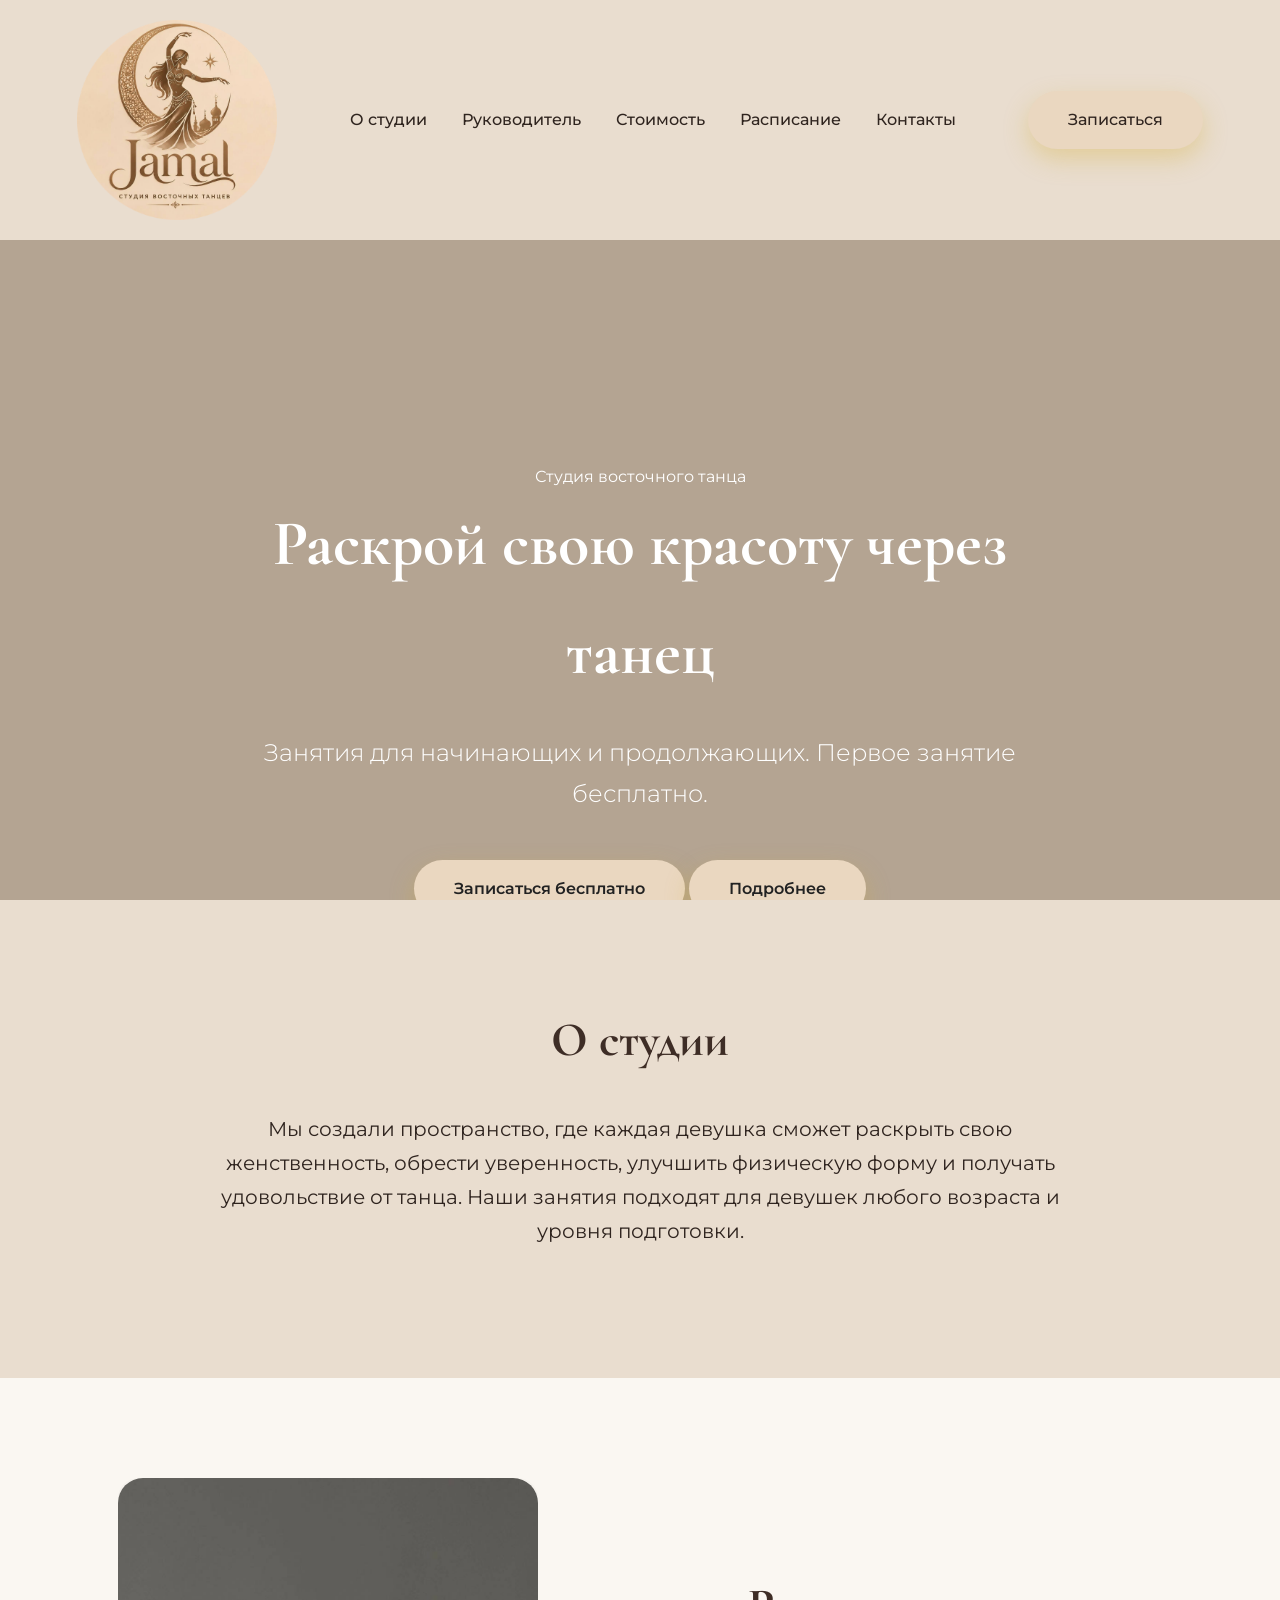
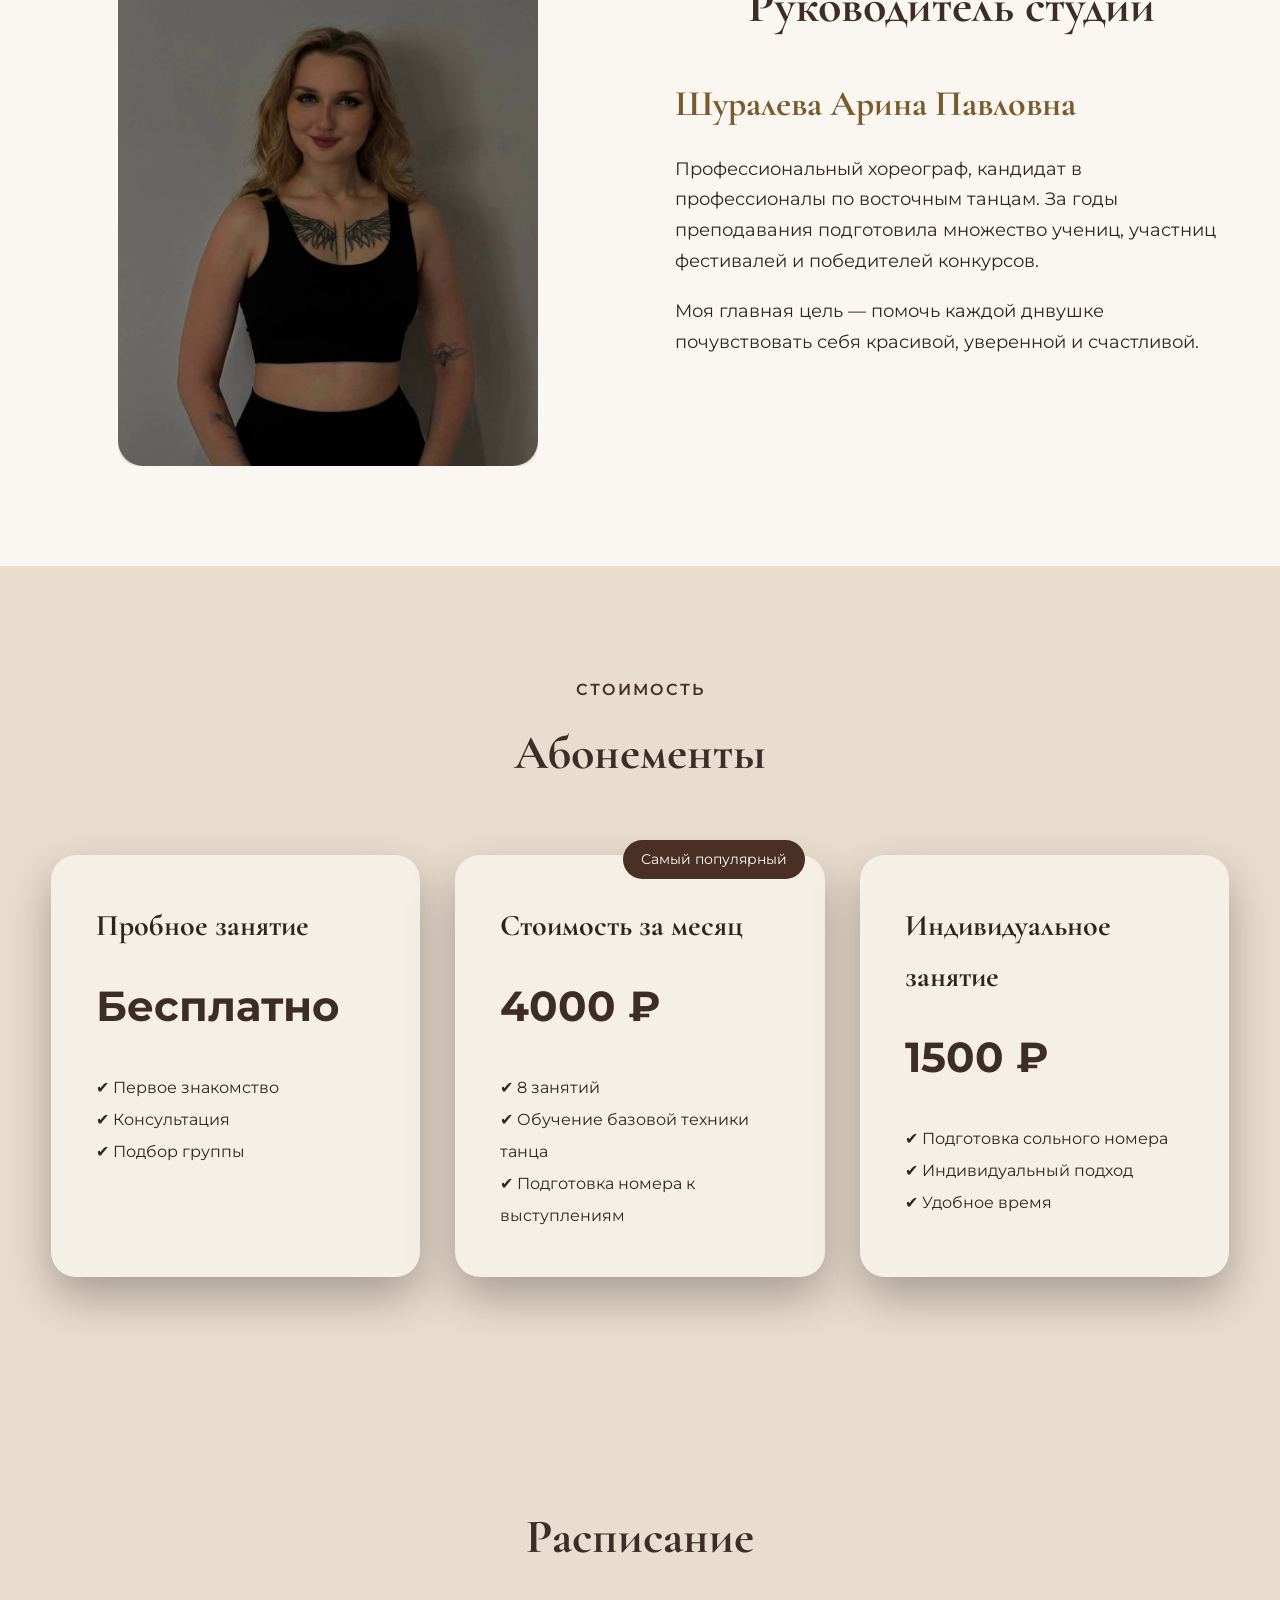
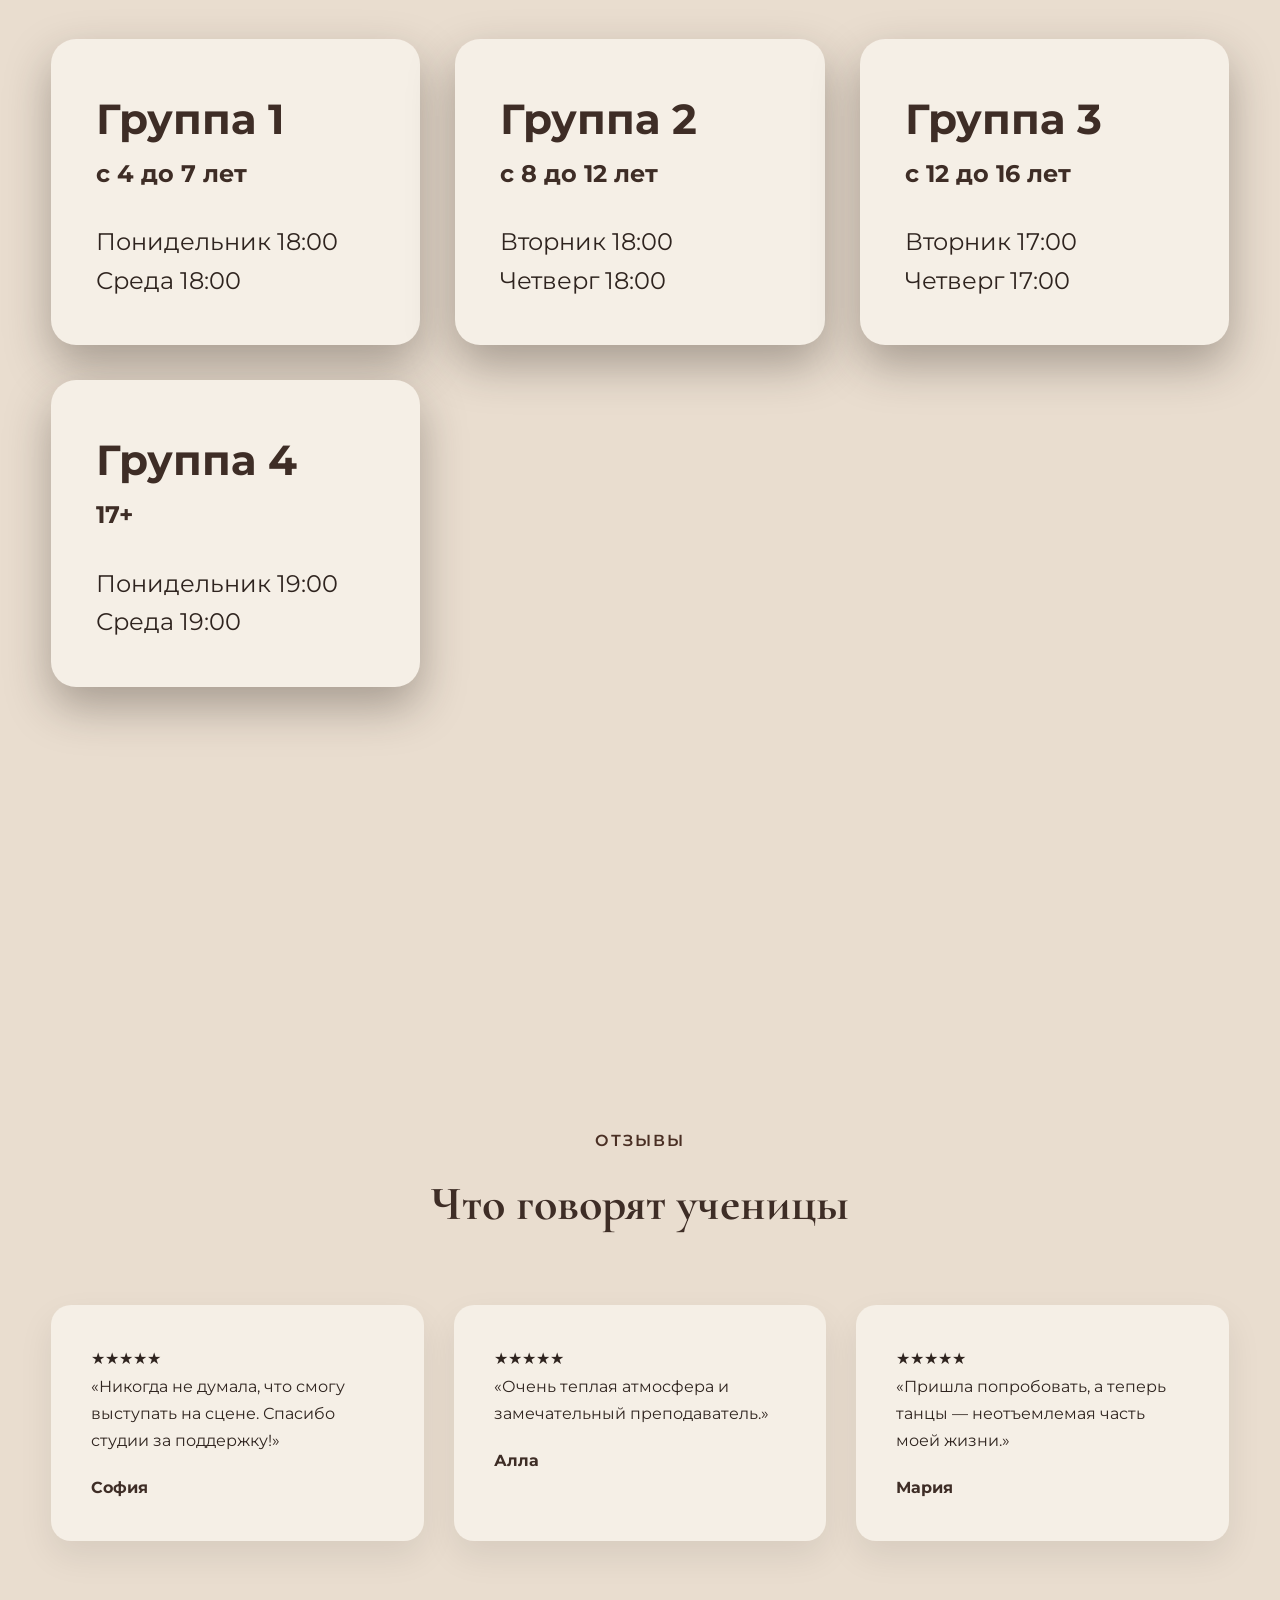
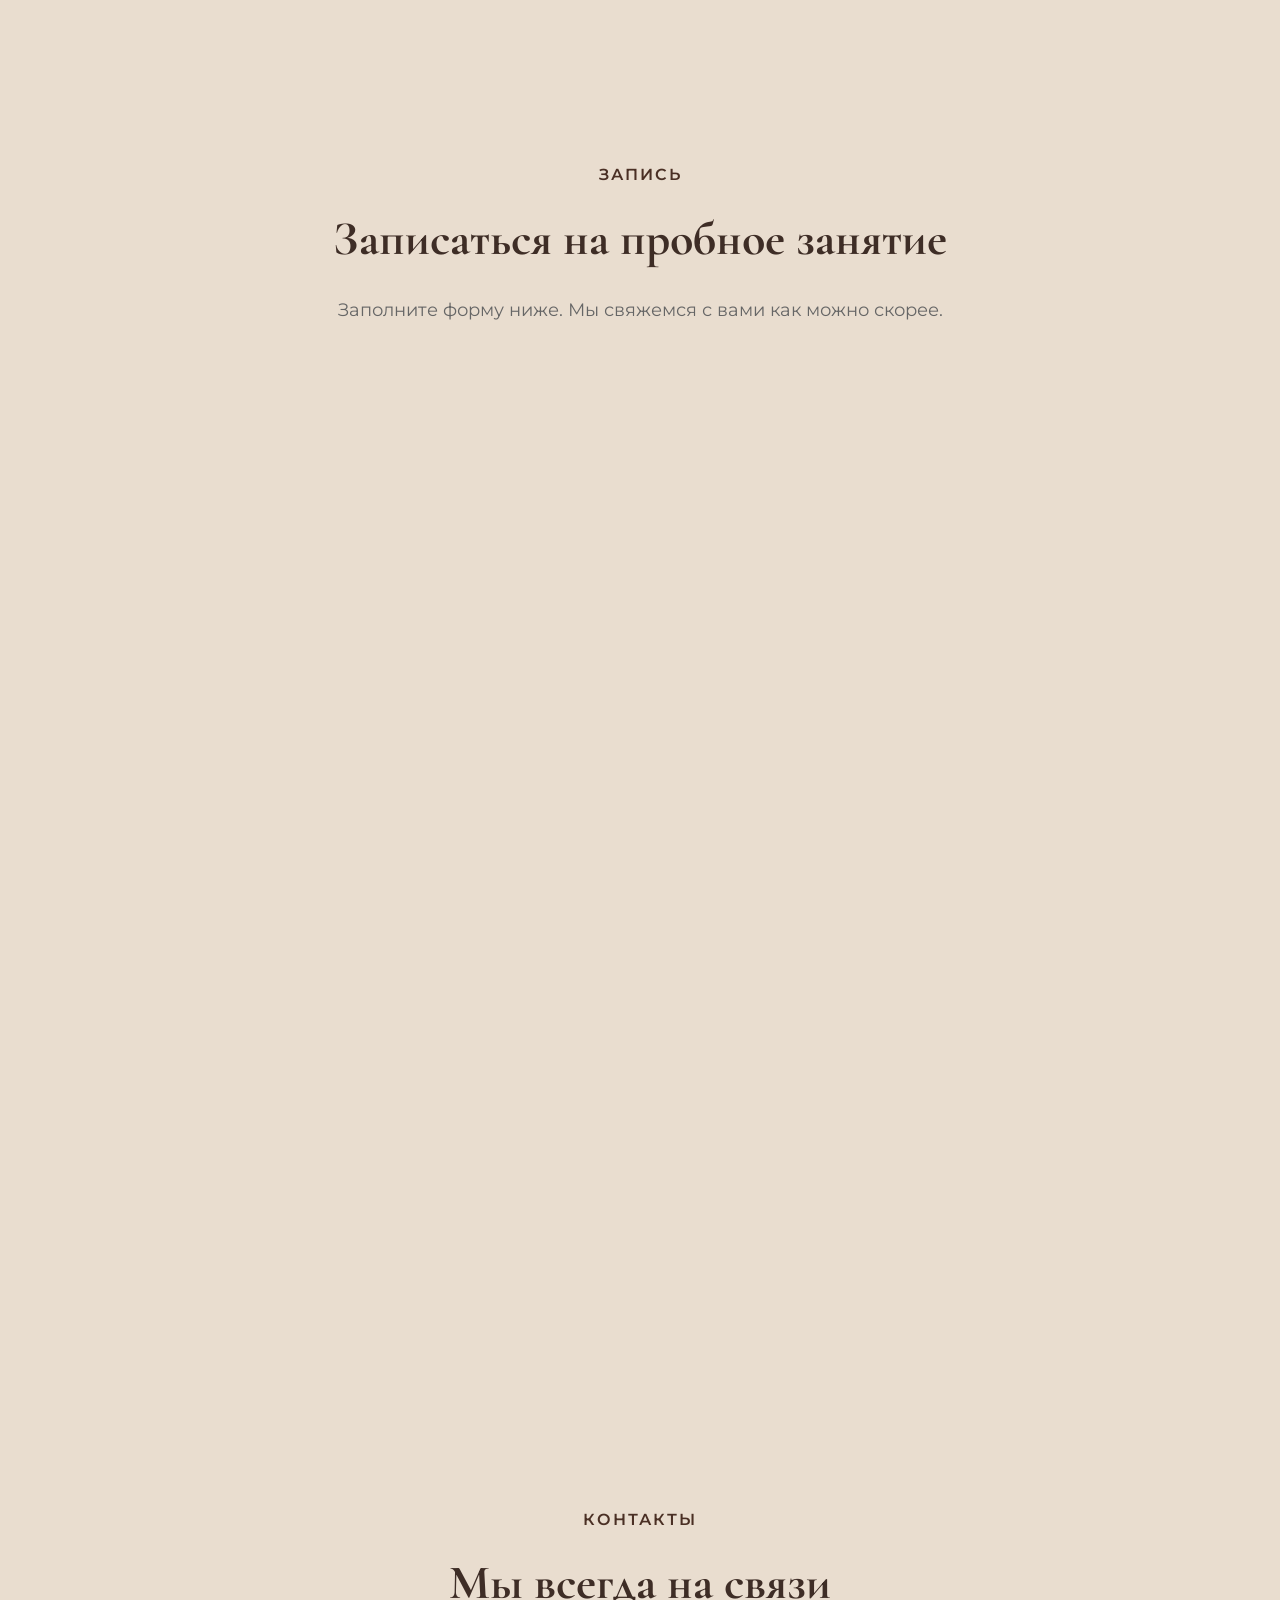
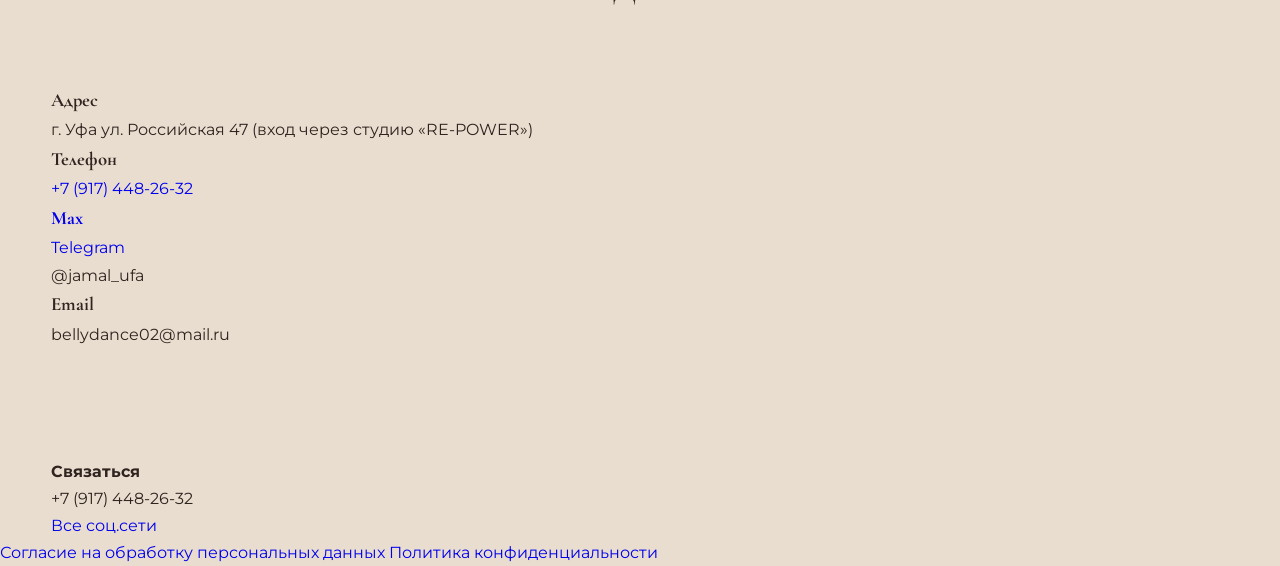
==== index.html @ 48c96c9a "index.html" ====
<!DOCTYPE html>

<html lang="ru">



<head>



    <meta charset="UTF-8">



    <meta name="viewport" content="width=device-width, initial-scale=1.0">



    <title>Студия восточных танцев</title>



    <meta name="description"

        content="Школа восточных танцев. Belly Dance. Бесплатное пробное занятие.">



    <meta name="keywords"

        content="восточные танцы, belly dance, школа танцев">



    <link rel="preconnect"

        href="https://fonts.googleapis.com">



    <link rel="preconnect"

        href="https://fonts.gstatic.com"

        crossorigin>



    <link href="https://fonts.googleapis.com/css2?family=Montserrat:wght@300;400;500;600;700&family=Cormorant+Garamond:wght@500;700&display=swap"

        rel="stylesheet">



    <link rel="stylesheet"

        href="style.css">



    <link rel="stylesheet"

        href="adaptive.css">



</head>



<body>

<header>






        <nav class="navbar">

    <div class="logo">
        <img src="logo.png" alt="Логотип">
    </div>

    <div class="burger" id="burger">
        <span></span>
        <span></span>
        <span></span>
    </div>

    <ul>
        <li><a href="#about">О студии</a></li>
        <li><a href="#teacher">Руководитель</a></li>
        <li><a href="#price">Стоимость</a></li>
        <li><a href="#raspisanie">Расписание</a></li>
        <li><a href="#contacts">Контакты</a></li>
    </ul>

    <a href="#trial" class="button">Записаться</a>

</nav>


        

<section class="hero">



    



    <div class="overlay"></div>



    <div class="hero-content">



        <span class="subtitle">



            Студия восточного танца



        </span>



        <h1>



            Раскрой свою красоту через танец



        </h1>



        <p>



            Занятия для начинающих и продолжающих.

            Первое занятие бесплатно.



        </p>



        <div class="hero-buttons">



            <a href="#trial"

                class="hero-button">



                Записаться бесплатно



            </a>



            <a href="#about"

                class="hero-button second">



                Подробнее



            </a>



        </div>



    </div>



</section>



</header>

<section id="about">



<div class="container">



<h2>



О студии



</h2>



<p class="about-text">



Мы создали пространство,

где каждая девушка сможет раскрыть свою женственность,

обрести уверенность,

улучшить физическую форму

и получать удовольствие от танца.



Наши занятия подходят для девушек любого возраста

и уровня подготовки.



</p>

</section>

<section id="teacher">



<div class="container teacher-container">



<div class="teacher-photo">

    <div class="slider">

    <div class="slides">

        <img src="teacher1.jpg" class="slide active" alt="Руководитель школы">

        <img src="teacher2.jpg" class="slide" alt="Руководитель школы">

        <img src="teacher3.jpg" class="slide" alt="Руководитель школы">

        <img src="teacher4.jpg" class="slide" alt="Руководитель школы">

    </div>

</div>
</div>



<div class="teacher-info">



<h2>



Руководитель студии



</h2>



<h3>



 Шуралева Арина Павловна 



</h3>



<p>



Профессиональный хореограф, 

кандидат в профессионалы по восточным танцам.



За годы преподавания подготовила множество учениц,

участниц фестивалей

и победителей конкурсов.



</p>



<p>



Моя главная цель —

помочь каждой днвушке

почувствовать себя красивой,

уверенной

и счастливой.



</p>



</div>



</div>



</section>

<section id="price" class="section gold">

    <div class="container">

        <div class="section-title">

            <span>Стоимость</span>

            <h2>Абонементы</h2>

        </div>

        <div class="price-grid">

            <div class="price-card">

                <h3>Пробное занятие</h3>

                <div class="price-value">

                    Бесплатно

                </div>

                <ul>

                    <li>✔ Первое знакомство</li>

                    <li>✔ Консультация</li>

                    <li>✔ Подбор группы</li>

                </ul>

            </div>

            <div class="price-card premium">

                <div class="best">

                    Самый популярный

                </div>

                <h3>

                    Стоимость за месяц

                </h3>

                <div class="price-value">

                    4000 ₽

                </div>

                <ul>

                    <li>✔ 8 занятий</li>

                    <li>✔ Обучение базовой техники танца</li>

                    <li>✔ Подготовка номера к выступлениям</li>

                </ul>

            </div>

            <div class="price-card">

                <h3>

                    Индивидуальное занятие

                </h3>

                <div class="price-value">

                    1500 ₽

                </div>

                <ul>

                    <li>✔ Подготовка сольного номера</li>

                    <li>✔ Индивидуальный подход</li>

                    <li>✔ Удобное время</li>

                </ul>

            </div>

        </div>

    </div>

</section>
<section id="raspisanie" class="section gold">

    <div class="container">

        <div class="section-title">

            <!-- <span>Стоимость</span> -->

            <h2>Расписание</h2>

        </div>

        <div class="raspisanie-grid">

            <div class="raspisanie-card">

                

                <div class="raspisanie-value">

                    Группа 1 
                 <ul><li>с 4 до 7 лет </li></ul>

                </div>

                <ul>

                    <li>Понидельник 18:00 </li>

                    <li>Среда 18:00</li>

                    

                </ul>

            </div>

            <div class="raspisanie-card">

                

                <div class="raspisanie-value">

                    Группа 2
                    <ul><li>с 8 до 12 лет </li></ul>

                </div>

                <ul>

                    <li>Вторник 18:00 </li>

                    <li>Четверг 18:00</li>


                </ul>

            </div>
            <div class="raspisanie-card">

                

                <div class="raspisanie-value">

                    Группа 3
                    <ul><li>с 12 до 16 лет </li></ul>

                </div>

                <ul>

                    <li>Вторник 17:00 </li>

                    <li>Четверг 17:00</li>


                </ul>

            </div>

            <div class="raspisanie-card">

                <div class="raspisanie-value">

                    Группа 4
                    <ul><li> 17+ </li></ul>
                </div>
                 <ul>

                    <li>Понидельник 19:00 </li>

                    <li>Среда 19:00</li>

                </ul>

            </div>      

        </div>

    </div>

</section>
<section id="gallery" class="section">

    <!-- <div class="container">

        <div class="section-title">

            <span>Фотографии</span>

            <h2>

                Галерея школы

            </h2>

        </div> -->

        <!-- <div class="gallery-grid">

            <img src="images/gallery/1.jpg" alt="">

            <img src="images/gallery/2.jpg" alt="">

            <img src="images/gallery/3.jpg" alt="">

            <img src="images/gallery/4.jpg" alt="">

            <img src="images/gallery/5.jpg" alt="">

            <img src="images/gallery/6.jpg" alt="">

        </div> -->

    </div>

</section>
<section id="reviews" class="section">

<div class="container">

<div class="section-title">

<span>

Отзывы

</span>

<h2>

Что говорят ученицы

</h2>

</div>

<div class="reviews">

<div class="review">

★★★★★

<p>

«Никогда не думала,
что смогу выступать на сцене.
Спасибо студии за поддержку!»

</p>

<strong>

София

</strong>

</div>

<div class="review">

★★★★★

<p>

«Очень теплая атмосфера
и замечательный преподаватель.»

</p>

<strong>

Алла

</strong>

</div>

<div class="review">

★★★★★

<p>

«Пришла попробовать,
а теперь танцы —
неотъемлемая часть моей жизни.»

</p>

<strong>

Мария

</strong>

</div>

</div>

</div>

</section>
<section id="trial" class="section trial">

    <div class="container">

        <div class="section-title">

            <span>Запись</span>

            <h2>Записаться на пробное занятие</h2>

            <p>

                Заполните форму ниже.
                Мы свяжемся с вами как можно скорее.

            </p>

        </div>

        <!-- <iframe src="https://docs.google.com/forms/d/e/1FAIpQLSevnjZEu1O_UU70EPqqam8OC1qRJb9KQehTYLfojRhBzlj_nA/viewform?embedded=true" width="640" height="1232" frameborder="0" marginheight="0" marginwidth="0">Загрузка…</iframe> -->
<div class="yandex-form-wrapper">
    <iframe
        src="https://forms.yandex.ru/cloud/6a7df74890fa7b5634b8c3c2"
        class="yandex-form"
        frameborder="0"
        allow="clipboard-write">
    </iframe>
</div> 

</section>
<section id="contacts" class="section contacts">

<div class="container">

<div class="section-title">

<span>

Контакты

</span>

<h2>

Мы всегда на связи

</h2>

</div>

<div class="contacts-grid">

<div>

<h3>

Адрес

</h3>

<p>

г. Уфа

ул. Российская 47 (вход через студию «RE-POWER»)

</p>

</div>

<div>

<h3>

Телефон

</h3>

<p>

<a href="tel:+79174482632">

+7 (917) 448-26-32

</a>

</p>

</div>

<div>

<h3>


<p><a href="https://max.ru/u/f9LHodD0cOIOVfziYo924_zqHpGUhFU1NZdMP0lFWzt27yfhNuv8-qhunzI">Max</a></p>
</h3>



</div>
<div>

<p>


<p><a href="https://t.me/jamal_ufa">Telegram</a></p>
<p>@jamal_ufa</p>
</h3>



</div>
<div>

<h3>

Email


</h3>

<p>

bellydance02@mail.ru

</p>

</div>

</div>

</div>

</section>

<footer>

<div class="container footer-container">



<div>

<h4>

Связаться

</h4>

<p>

+7 (917) 448-26-32

</p>

<p>

<a href="https://bio.site/Jamalbellydance">Все соц.сети</a>

</p>

</div>

</div>



</footer>

<script src="script.js"></script>

</body>

</html>
<!-- /* ========================================
   ФОРМА
======================================== */

.trial{

background:#faf7f1;

}

.trial-form{

max-width:850px;

margin:auto;

display:flex;

flex-direction:column;

gap:25px;

}

.form-row{

display:grid;

grid-template-columns:1fr 1fr;

gap:20px;

}

.trial-form input,
.trial-form textarea{

padding:18px;

border-radius:12px;

border:1px solid #ddd;

font-size:16px;

font-family:inherit;

}

.trial-form textarea{

resize:none;

}

.trial-form button{

padding:18px;

background:#d4af37;

color:white;

font-size:18px;

border:none;

border-radius:50px;

cursor:pointer;

transition:.3s;

}

.trial-form button:hover{

background:#b8860b;

}

.checkbox{

display:flex;

gap:15px;

align-items:flex-start;

font-size:14px;

line-height:1.6;

}
/* ========================================
   КОНТАКТЫ
======================================== */

.contacts-grid{

display:grid;

grid-template-columns:repeat(auto-fit,minmax(220px,1fr));

gap:30px;

margin-top:40px;

}

.contacts-grid div{

background:white;

padding:35px;

border-radius:20px;

box-shadow:0 10px 30px rgba(0,0,0,.08);

}
.map iframe{

width:100%;

height:500px;

border:none;

display:block;

}
footer{

background:#1f1f1f;

color:white;

padding:70px 0 30px;

}

.footer-container{

display:grid;

grid-template-columns:repeat(4,1fr);

gap:40px;

}

.footer-container a{

display:block;

margin:10px 0;

color:#ddd;

}

.footer-container a:hover{

color:#d4af37;

}

.copyright{

text-align:center;

margin-top:40px;

padding-top:20px;

border-top:1px solid rgba(255,255,255,.1);

color:#aaa;

} -->
<button id="topButton">

↑

</button>
<script src="js/script.js"></script>
<div class="legal-links">
    <a href="privacy.html">Согласие на обработку персональных данных</a>
    <a href="consent.html">Политика конфиденциальности</a>
</div>
---- style.css ----
/* ========================================
   СБРОС СТИЛЕЙ
======================================== */

*{
    margin:0;
    padding:0;
    box-sizing:border-box;
}

html{
    scroll-behavior:smooth;
}

body{
    font-family:'Montserrat',sans-serif;
    /* цвет верхушки  */
    background:#e9ddcf;
    /* текст о школе */
    color:#2f241f;
    overflow-x:hidden;
    line-height:1.7;
}

img{
    max-width:100%;
    display:block;
}

a{
    text-decoration:none;
}

ul{
    list-style:none;
   
}

.container{
    width:min(1200px,90%);
    margin:auto;
}

section{
    padding:100px 0;
}

h1,h2,h3{
    font-family:'Cormorant Garamond',serif;
}

h2{
    font-size:48px;
    text-align:center;
    margin-bottom:25px;
    /* руководитель школы */
    color:#3e2d26;
}

/* ========================================
   HEADER
======================================== */

header{
    position:relative;
    height:100vh;
    overflow:hidden;
}

/* .hero video{
    position:absolute;
    inset:0;
    width:100%;
    height:100%;
    object-fit:cover;
    z-index:-2;
} */

.overlay{
    position:absolute;
    inset:0;
    /* фон на главном */
    background:#b4a492;
    z-index:-1;
}

.navbar{
    position:fixed;
    top:0;
    left:0;
    width:100%;
    display:flex;
    justify-content:space-between;
    align-items:center;
    padding:20px 6%;
    z-index:999;
    transition:.4s;
}

.navbar.scrolled{
    background:white;
    box-shadow:0 5px 20px rgba(217, 14, 14, 0.08);
}

.logo img{
    height:200px;
}

.navbar ul{
    display:flex;
    gap:35px;
}

.navbar a{
    /* цвет меню и кнопки записаться */
    color:#2f241f;
    font-weight:500;
    transition:.3s;
}

.navbar.scrolled a{
    color:#333;
}

.navbar a:hover{
    /* цвет кнопки записаться когда наводишь */
    color:#070707;
}
.button,
.hero-button{

    display:inline-block;

    padding:15px 40px;

    border-radius:50px;

/* кнопки */
   background: #ead7c0;   

    color:#222;

    font-weight:600;

    transition:.35s;

    box-shadow:0 10px 25px rgba(212,175,55,.35);

}

.button:hover,
.hero-button:hover{

    transform:translateY(-4px);

    box-shadow:0 18px 40px rgba(212,175,55,.45);

}
.hero{

height:100vh;

display:flex;

justify-content:center;

align-items:center;

text-align:center;

}

.hero-content{
/* цвет текса на главном */
color:white;

max-width:850px;

padding:20px;

}

.hero h1{

font-size:78px;

margin-bottom:25px;

}

.hero p{

font-size:24px;

margin-bottom:45px;

font-weight:300;

}
#about{
/* фон на разделе о школе */
background:#e9ddcf;

}

#about p{

max-width:900px;

margin:30px auto;

text-align:center;

font-size:20px;

}

.advantages{

display:grid;

grid-template-columns:repeat(4,1fr);

gap:30px;

margin-top:70px;

}

.advantages div{

background:#fff;

padding:35px;

border-radius:20px;

text-align:center;

box-shadow:0 15px 40px rgba(0,0,0,.08);

transition:.4s;

}

.advantages div:hover{

transform:translateY(-10px);

}

.advantages h3{

font-size:52px;

color:#d4af37;

}

.advantages p{

margin-top:10px;

font-size:18px;

}
#teacher{

background:#faf7f2;

}

#teacher .container{

display:grid;

grid-template-columns:1fr 1fr;

align-items:center;

gap:70px;

}

.teacher-photo{
    width:100%;
    max-width:500px;
    margin:0 auto;
}

.teacher-photo img{
    width:100%;
    height:auto;
    border-radius:25px;
    box-shadow:0 20px 45px rgba(0,0,0,.15);
}

.teacher-info h3{

font-size:36px;

margin:20px 0;
/* цвет фио руководителя */
color:#7b5b2c;

}

.teacher-info p{

margin-bottom:20px;

font-size:18px;

}
/* ========================================
   ОБЩИЕ СЕКЦИИ
======================================== */

.section {
    padding: 110px 0;
}

.section-title {
    text-align: center;
    margin-bottom: 60px;
}

.section-title span {
    display: inline-block;
    color: #4a2f24;
    font-weight: 600;
    letter-spacing: 2px;
    text-transform: uppercase;
    margin-bottom: 10px;
}

.section-title h2 {
    font-size: 48px;
    margin-bottom: 15px;
}

.section-title p {
    max-width: 700px;
    margin: auto;
    color: #666;
    font-size: 18px;
}
/* ========================================
   НАПРАВЛЕНИЯ
======================================== */
/* 
.direction-grid {

    display: grid;

    grid-template-columns: repeat(auto-fit,minmax(260px,1fr));

    gap: 30px;

}

.direction-card {

    background: white;

    padding: 40px;

    border-radius: 20px;

    text-align: center;

    transition: .4s;

    box-shadow: 0 15px 40px rgba(0,0,0,.08);

}

.direction-card:hover {

    transform: translateY(-12px);

}

.direction-icon {

    font-size: 60px;

    margin-bottom: 25px;

}

.direction-card h3 {

    font-size: 30px;

    margin-bottom: 20px;

    color: #7b5b2c;

} */
/* ========================================
   СТОИМОСТЬ
======================================== */

.gold {

    background: #faf7f1;

}

.price-grid {

    display: grid;

    grid-template-columns: repeat(auto-fit,minmax(300px,1fr));

    gap: 35px;

}

.price-card {
/* цвет ячеек в ценах */
    background: #f5efe6;

    border-radius: 25px;

    padding: 45px;

    position: relative;

    transition: .4s;
/* цвет тени */
    box-shadow: 0 20px 45px rgba(47, 36, 31, 0.35);

}

.price-card:hover {

    transform: translateY(-10px);

}

.price-card h3 {

    font-size: 30px;

    margin-bottom: 20px;

}

.price-value {

    font-size: 42px;
/* в разделе стоимость цвет цен */
    color: #3e2d26;

    font-weight: bold;

    margin-bottom: 30px;

}

.price-card ul {

    line-height: 2;

}

.best {

    position: absolute;

    top: -15px;

    right: 20px;

    background: #d4af37;

    color: white;

    padding: 8px 18px;

    border-radius: 30px;

    font-size: 14px;

}
/* расписание */

.gold {
/* цвет фона расписания и цен */
    background: #e9ddcf;

}

.raspisanie-grid {

    display: grid;

    grid-template-columns: repeat(auto-fit,minmax(300px,1fr));

    gap: 35px;

}

.raspisanie-card {
/* цвет ячеек в расписание */
    background: #f5efe6;

    border-radius: 25px;

    padding: 45px;

    position: relative;

    transition: .4s;
/* цвет тени ячеек в расписание */
    box-shadow: 0 20px 45px rgba(47, 36, 31, 0.35);

}

.raspisanie-card:hover {

    transform: translateY(-10px);

}

.raspisanie-card h3 {

    font-size: 30px;

    margin-bottom: 20px;

}

.raspisanie-value {

    font-size: 42px;
/* цвет заголовкоы в ячейках расписания */
    color: #3e2d26;

    font-weight: bold;

    margin-bottom: 30px;

}

.raspisanie-card ul {

    line-height: 2;

}

.best {

    position: absolute;

    top: -15px;

    right: 20px;
/* надпись самый популярный */
    background: #4a2f24;
/* цвет текста надписи */
    color: white;

    padding: 8px 18px;

    border-radius: 30px;

    font-size: 14px;

}
/* .best {

    position: absolute;

    top: -15px;

    right: 20px;

    background: #d4af37;

    color: white;

    padding: 8px 18px;

    border-radius: 30px;

    font-size: 14px;

} */
/* ========================================
   ГАЛЕРЕЯ
======================================== */
/* 
.gallery-grid {

    display: grid;

    grid-template-columns: repeat(3,1fr);

    gap: 20px;

}

.gallery-grid img {

    width: 100%;

    height: 280px;

    object-fit: cover;

    border-radius: 20px;

    transition: .4s;

    cursor: pointer;

}

.gallery-grid img:hover {

    transform: scale(1.05);

} */
/* ========================================
   ОТЗЫВЫ
======================================== */

.reviews {

    display: grid;

    grid-template-columns: repeat(auto-fit,minmax(300px,1fr));

    gap: 30px;

}

.review {
/* цвет отзывов */
    background: #f5efe6;

    padding: 40px;

    border-radius: 20px;

    box-shadow: 0 15px 35px rgba(0,0,0,.08);

    transition: .4s;

}

.review:hover {

    transform: translateY(-8px);

}

.review strong {

    display: block;

    margin-top: 20px;
/* цвет имен в отзывах */
    color: #3e2d26;

}
/* ==========================
   Анимация появления
========================== */

.hidden{

opacity:0;

transform:translateY(80px);

transition:1s;

}

.show{

opacity:1;

transform:translateY(0);

}
/* ==========================
   Кнопка вверх
========================== */

#topButton{

position:fixed;

right:25px;

bottom:25px;

width:55px;

height:55px;

border:none;

border-radius:50%;

background:# 3e2d26;

color:white;

font-size:24px;

cursor:pointer;

display:none;

box-shadow:0 10px 20px rgba(0,0,0,.25);

transition:.3s;

z-index:999;

}

#topButton:hover{

transform:scale(1.1);

background:#b8860b;

}
/* ========================================
   БУРГЕР-МЕНЮ
======================================== */

/* .burger {

    display: none;

    flex-direction: column;

    gap: 6px;

    cursor: pointer;

} */
 .burger{
    display:none;
    cursor:pointer;
    z-index:2000;
    position:relative;
}

.burger span {

    width: 30px;

    height: 3px;

    background: white;

    transition: .4s;

}

.navbar.scrolled .burger span {

    background: #222;

}

.burger.active span:nth-child(1) {

    transform: rotate(45deg) translateY(12px);

}

.burger.active span:nth-child(2) {

    opacity: 0;

}

.burger.active span:nth-child(3) {

    transform: rotate(-45deg) translateY(-12px);

}
.navbar{
    position:relative;
    z-index:1500;
}
.navbar ul{

    z-index:1900;

}
/* ==========================
   Слайдер руководителя
========================== */

.slider{

position:relative;

width:100%;

max-width:500px;

margin:auto;

overflow:hidden;

border-radius:20px;

}

.slide{

display:none;

width:100%;

border-radius:20px;

box-shadow:0 15px 35px rgba(251, 0, 0, 0.15);

}

.slide.active{

display:block;

animation:fade .8s;

}

@keyframes fade{

from{

opacity:0;

}

to{

opacity:1;

}

}
.slider{
    position:relative;
    width:100%;
    max-width:500px;
    margin:auto;
}

.slide{
    display:none;
    width:100%;
    border-radius:20px;
}

.slide.active{
    display:block;
}
/* Размер текста в разделе "расписание" */

.raspisanie-card li{
    font-size:24px;
    line-height:1.6;
}
@media (max-width: 992px) {

    .burger {
        display: flex !important;
        flex-direction: column;
        gap: 6px;
        cursor: pointer;
        z-index: 9999;
    }

    .burger span {
        width: 30px;
        height: 3px;
        /* цвет меню три полоски */
        background: #3e2d26;
        display: block;
    }

}
.slide{
    display:none;
}

.slide.active{
    display:block;
}

.slider{
    max-width:420px;
    margin:auto;
}
.yandex-form-wrapper {
    width: 100%;
    max-width: 640px;
    margin: 0 auto;
    overflow: hidden;
}

.yandex-form {
    display: block;
    width: 100%;
    height: 900px;
    border: none;
}
@media (max-width: 768px) {
    .yandex-form-wrapper {
        width: 100%;
        max-width: 100%;
    }

    .yandex-form {
        height: 1050px;
    }
}

@media (max-width: 480px) {
    .yandex-form {
        height: 1000px;
    }
}
---- adaptive.css ----
/* ==========================================
   ADAPTIVE.CSS
   Адаптация сайта школы восточных танцев
========================================== */


/* ==========================
   1400px
========================== */

@media (max-width:1400px){

.container{
    width:92%;
}

.hero h1{
    font-size:64px;
}

}


/* ==========================
   1200px
========================== */

@media (max-width:1200px){

.container{
    width:92%;
}

.navbar{
    padding:20px 40px;
}

.hero h1{
    font-size:58px;
}

.hero p{
    font-size:20px;
}

.section{
    padding:90px 0;
}

.section-title h2{
    font-size:42px;
}

.teacher-container{
    display:grid;
    grid-template-columns:1fr;
    gap:50px;
    text-align:center;
}

.teacher-photo{
    margin:auto;
}

.footer-container{
    grid-template-columns:repeat(2,1fr);
}

}


/* ==========================
   992px
========================== */

@media (max-width:992px){

    .navbar > .button {
    display: none;
}
.navbar{
    padding:18px 30px;
}

/* Бургер */

.burger{
    display:flex;
}

.navbar ul{

    position:fixed;

    top:85px;

    right:-100%;

    width:280px;

    height:calc(100vh - 85px);

    background:#ffffff;

    display:flex;

    flex-direction:column;

    align-items:center;

    justify-content:flex-start;

    gap:25px;

    padding-top:40px;

    transition:.4s;

    box-shadow:-5px 0 30px rgba(0,0,0,.15);

    z-index:999;

}

.navbar ul.active{

    right:0;

}

.navbar ul li{

    width:100%;

    text-align:center;

}

.navbar ul li a{

    display:block;

    width:100%;

    padding:15px;

    color:#222;

    font-size:18px;

}

.hero{

    padding:0 20px;

}

.hero h1{

    font-size:48px;

}

.hero p{

    font-size:18px;

}

.direction-grid{

    grid-template-columns:repeat(2,1fr);

}

.price-grid{

    grid-template-columns:1fr;

}

.gallery-grid{

    grid-template-columns:repeat(2,1fr);

}

.contacts-grid{

    grid-template-columns:repeat(2,1fr);

}

.advantages{

    grid-template-columns:repeat(2,1fr);

}

.form-row{

    grid-template-columns:1fr;

}

.footer-container{

    grid-template-columns:repeat(2,1fr);

}

}


/* ==========================
   768px
========================== */

@media (max-width:768px){

section{
    padding:70px 0;
}

.hero{
    min-height:100vh;
}

.hero h1{

    font-size:38px;

    line-height:1.2;

}

.hero p{

    font-size:17px;

}

.hero-buttons{

    display:flex;

    flex-direction:column;

    gap:15px;

}

.hero-button{

    width:100%;

    text-align:center;

}

.section-title h2{

    font-size:34px;

}

.section-title p{

    font-size:16px;

}

.direction-grid{

    grid-template-columns:1fr;

}

.gallery-grid{

    grid-template-columns:1fr;

}

.contacts-grid{

    grid-template-columns:1fr;

}

.advantages{

    grid-template-columns:1fr;

}

.footer-container{

    grid-template-columns:1fr;

    text-align:center;

}

.teacher-info{

    text-align:center;

}

.teacher-photo{
    max-width:350px;
    margin:auto;
}

/* .teacher-photo img{
    width:100%;
    height:auto;
    display:block;
} */
.slider{
    max-width:420px;
    margin:auto;
}

.slide{
    display:none;
}

.slide.active{
    display:block;
}
.review{

    padding:30px;

}

.price-card{

    padding:35px;

}

.direction-card{

    padding:35px;

}

}


/* ==========================
   576px
========================== */

@media (max-width:576px){

.logo img{

    height:55px;

}

.hero h1{

    font-size:30px;

}

.hero p{

    font-size:16px;

}

.section-title h2{

    font-size:28px;

}

.section-title span{

    font-size:13px;

}

.navbar{

    padding:15px 20px;

}

.navbar ul{

    width:100%;

}

.price-value{

    font-size:34px;

}

.trial-form input,

.trial-form textarea{

    padding:15px;

}

.trial-form button{

    width:100%;

}

#topButton{

    width:50px;

    height:50px;

    right:15px;

    bottom:15px;

}

}


/* ==========================
   400px
========================== */

@media (max-width:400px){

.hero h1{

    font-size:26px;

}

.hero p{

    font-size:15px;

}

.price-card{

    padding:25px;

}

.direction-card{

    padding:25px;

}

.review{

    padding:25px;

}

.contacts-grid div{

    padding:25px;

}

}
@media (max-width: 768px) {

    #teacher .container{
        grid-template-columns:1fr;
        text-align:center;
    }

    .teacher-photo{
        max-width:380px;
        margin:0 auto 30px;
    }

}
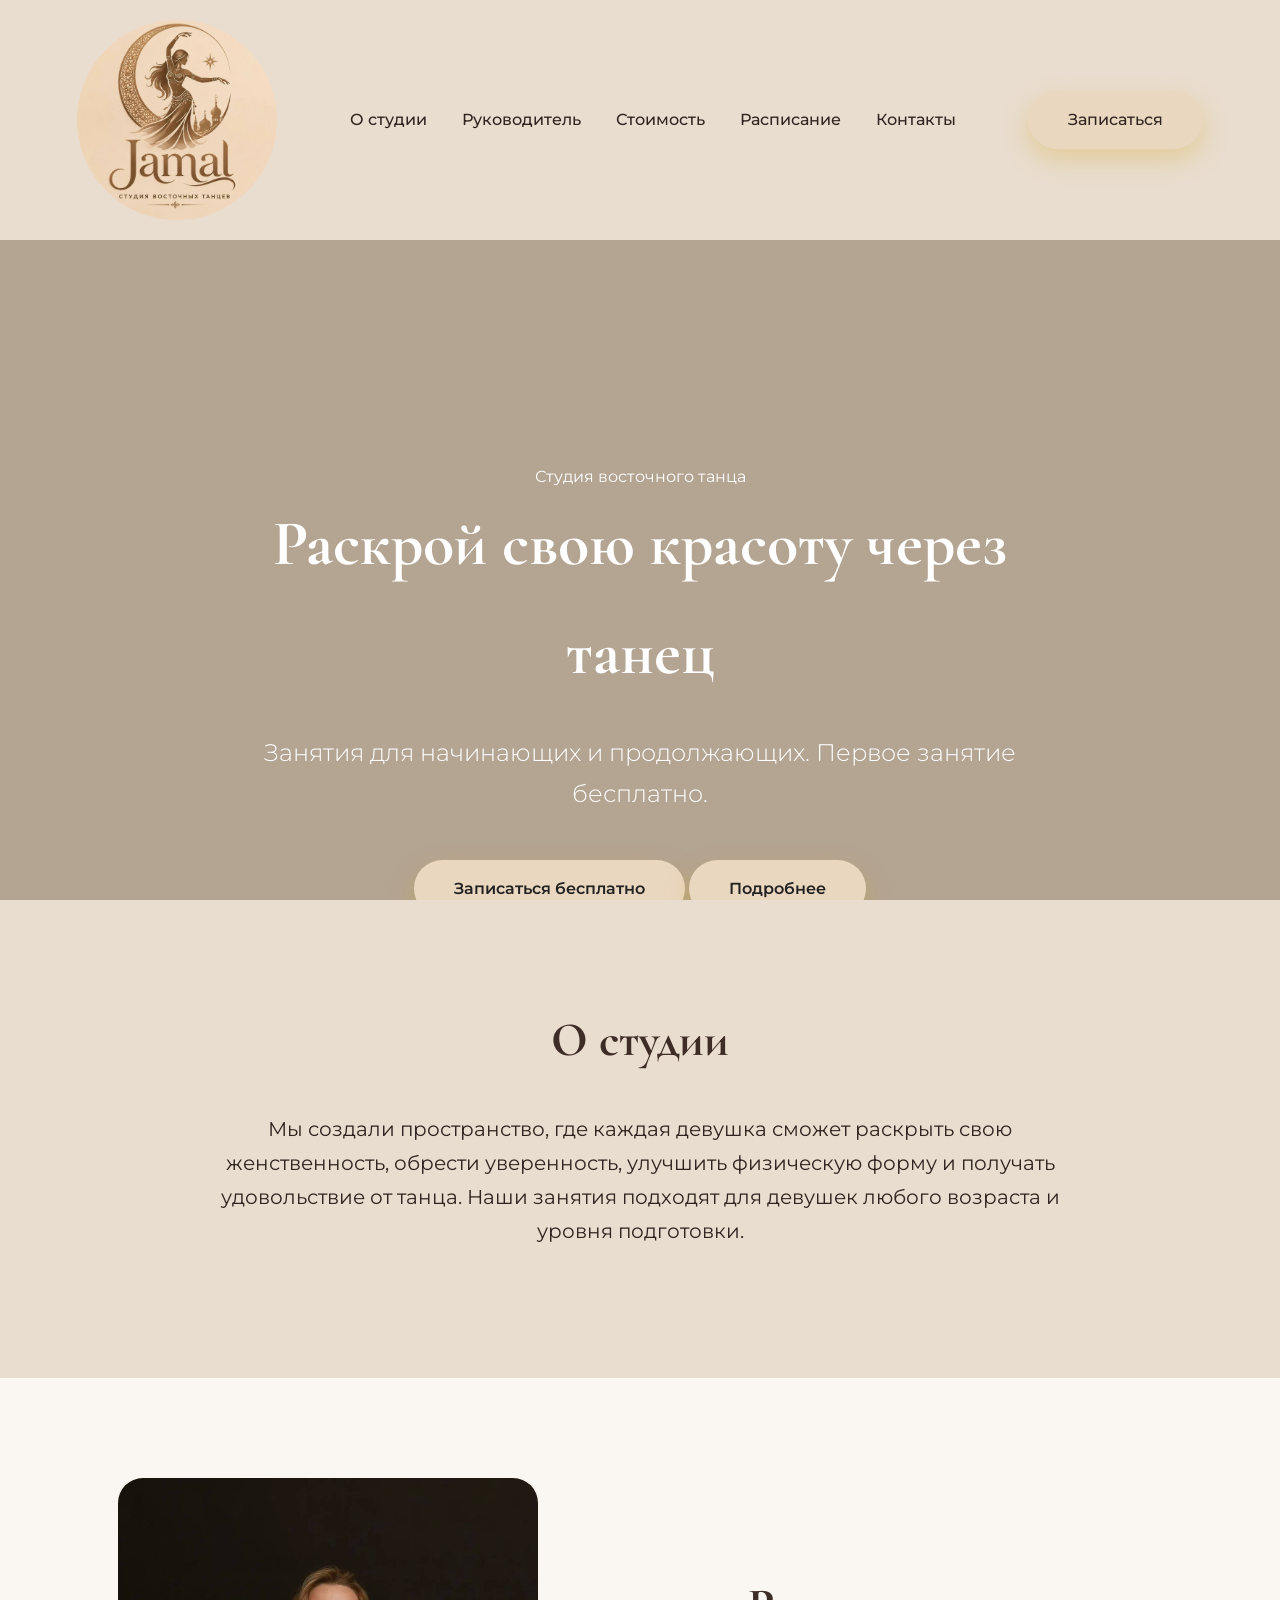
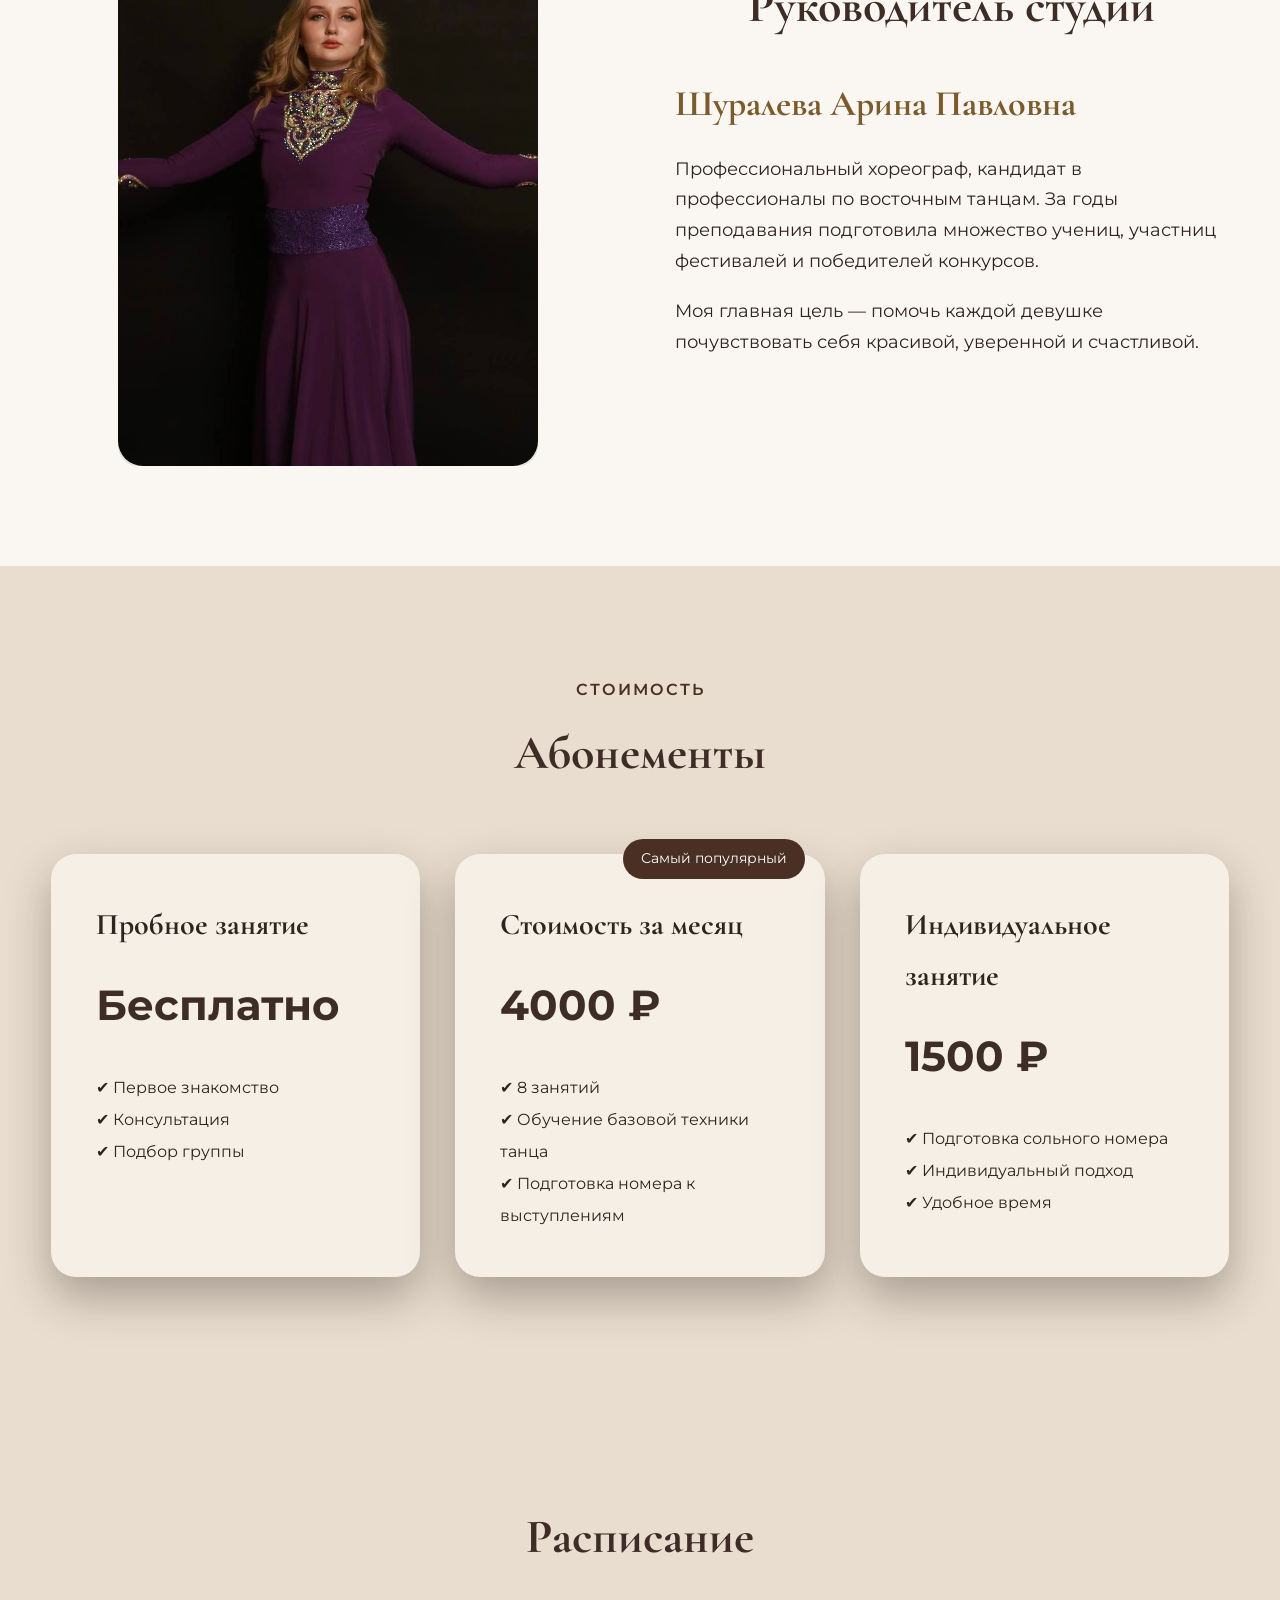
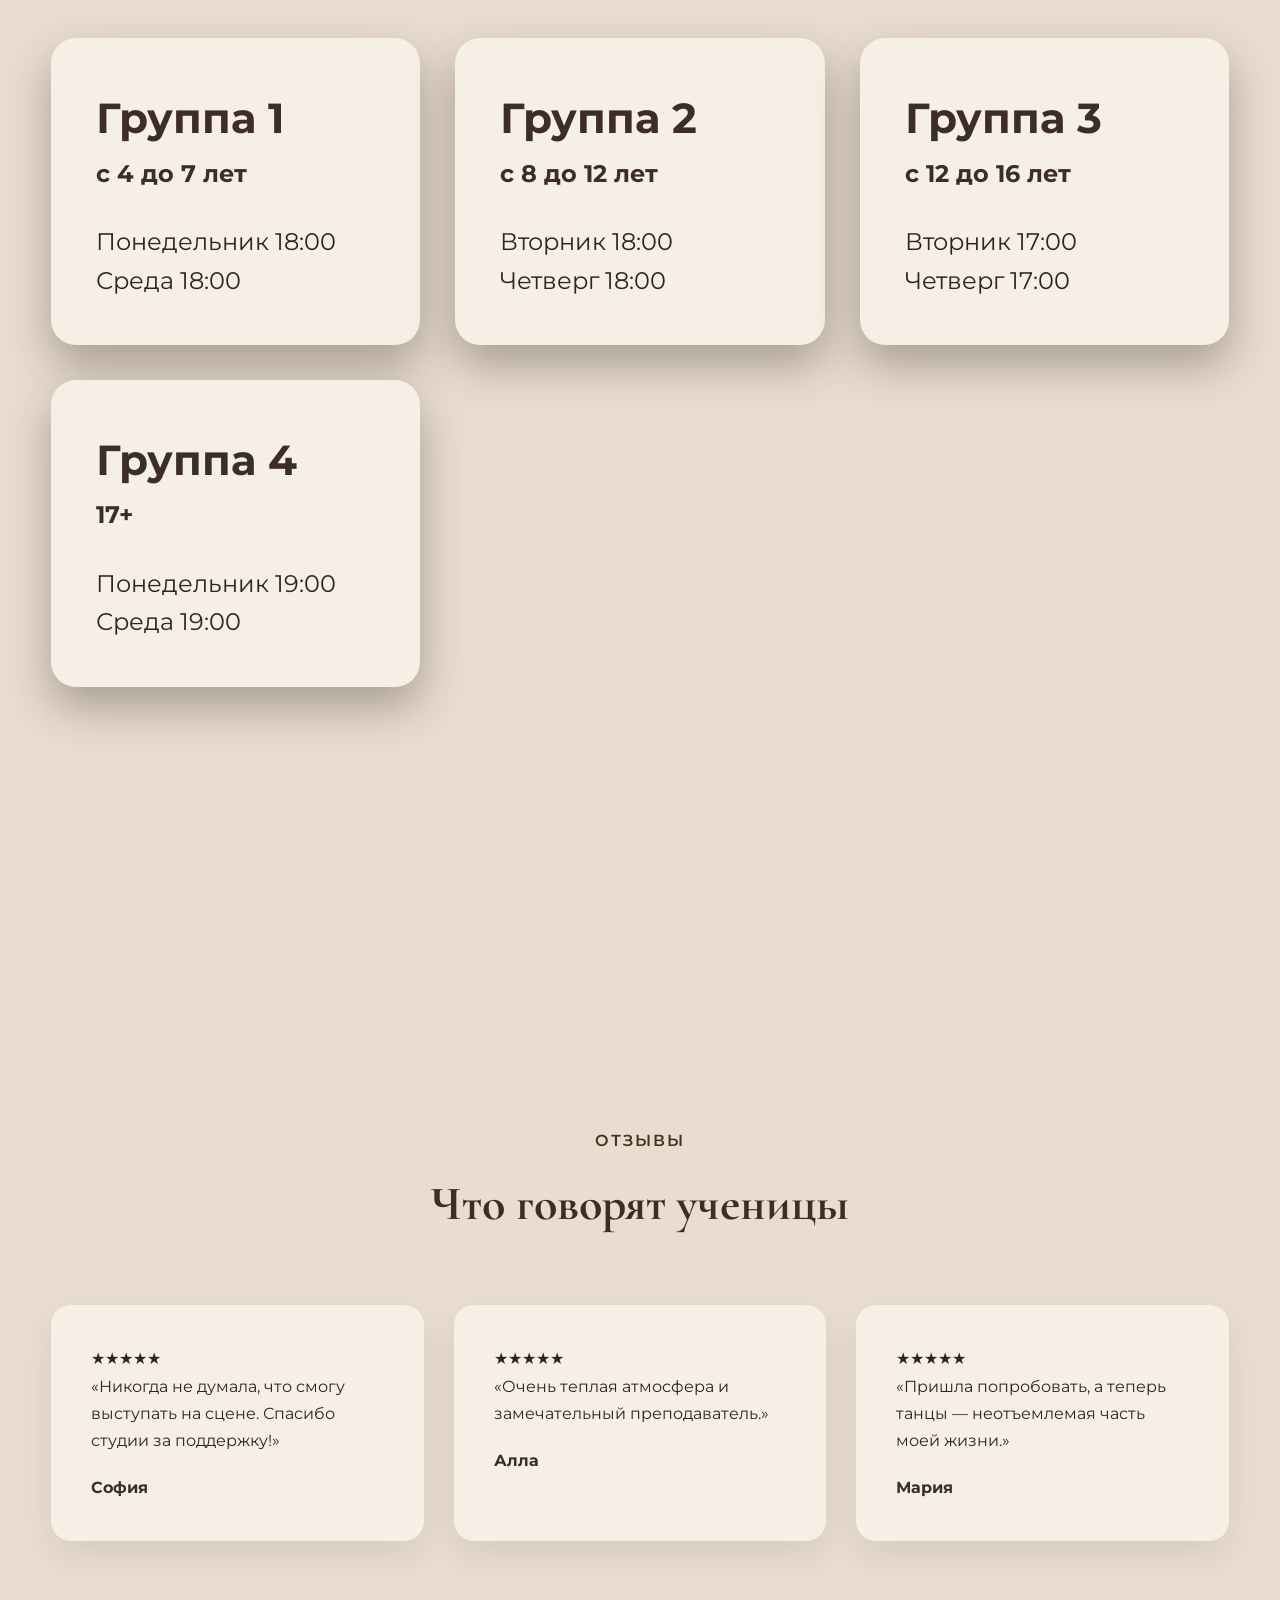
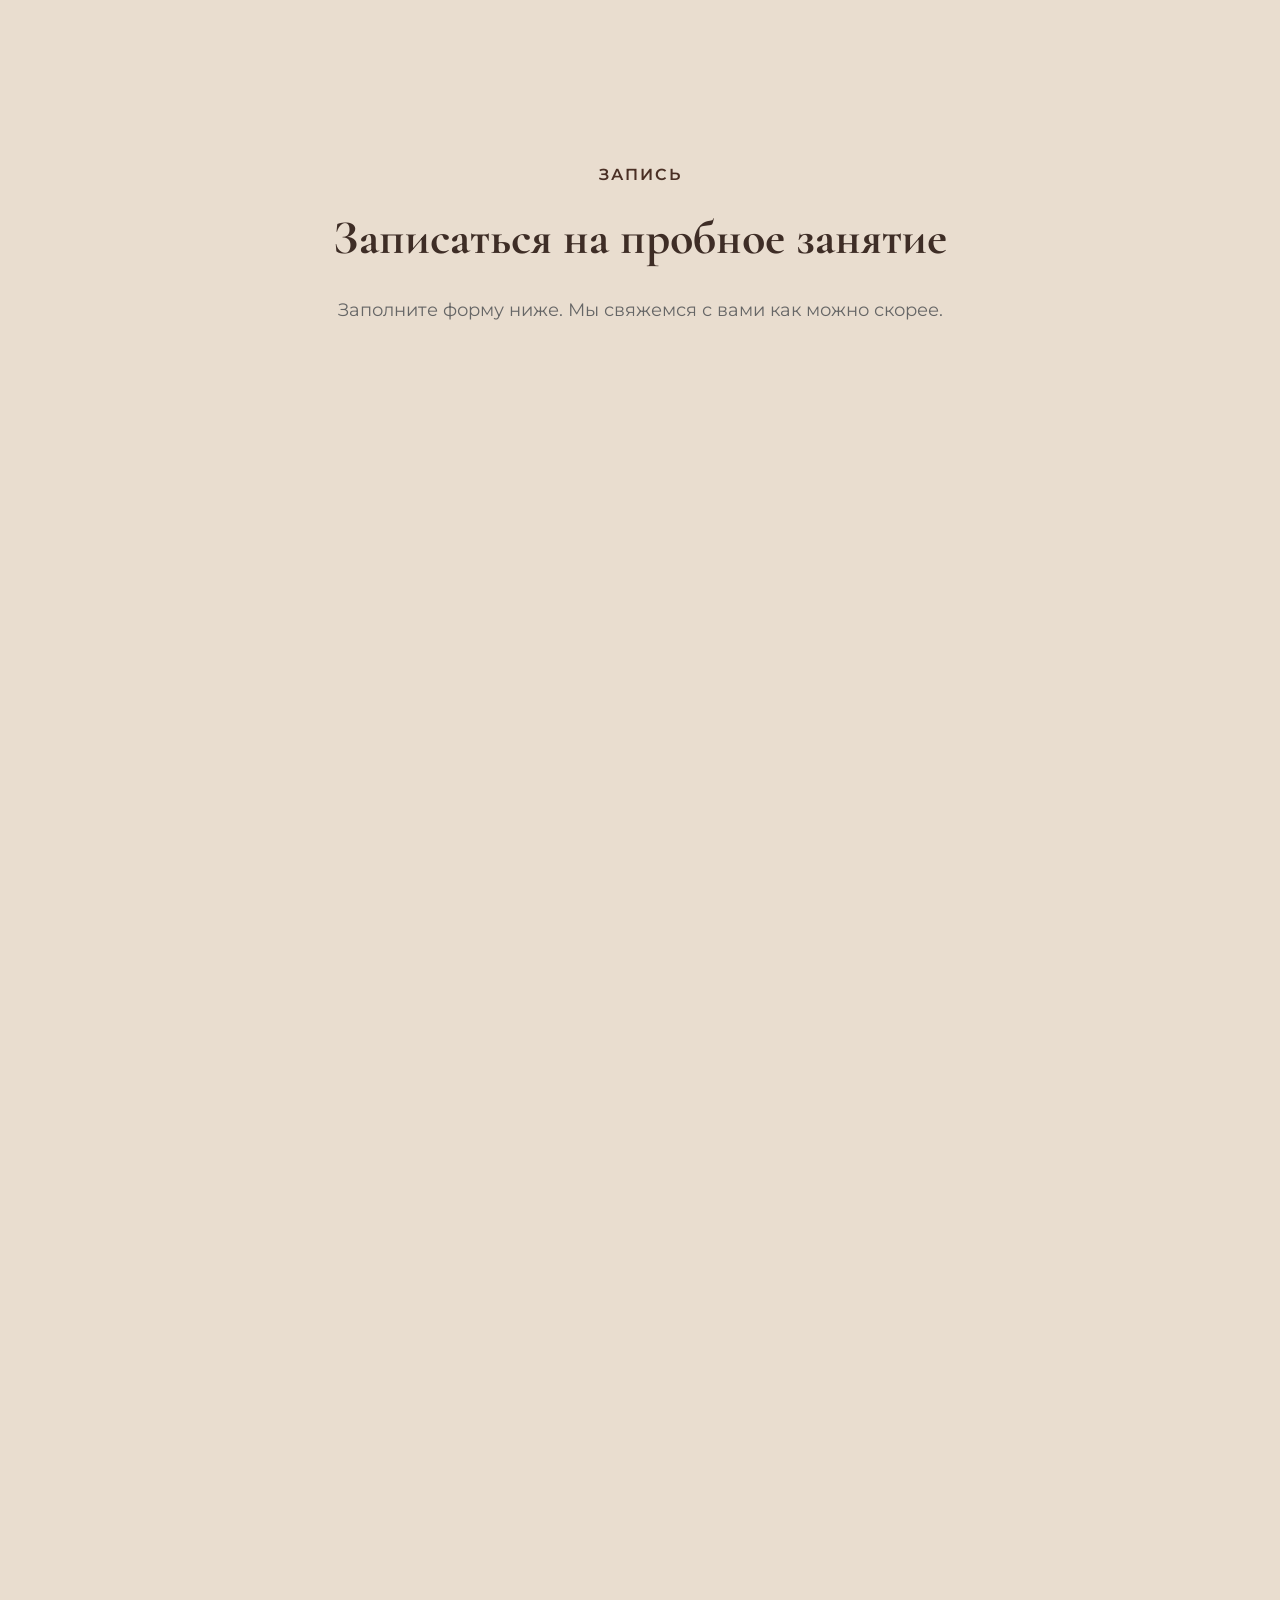
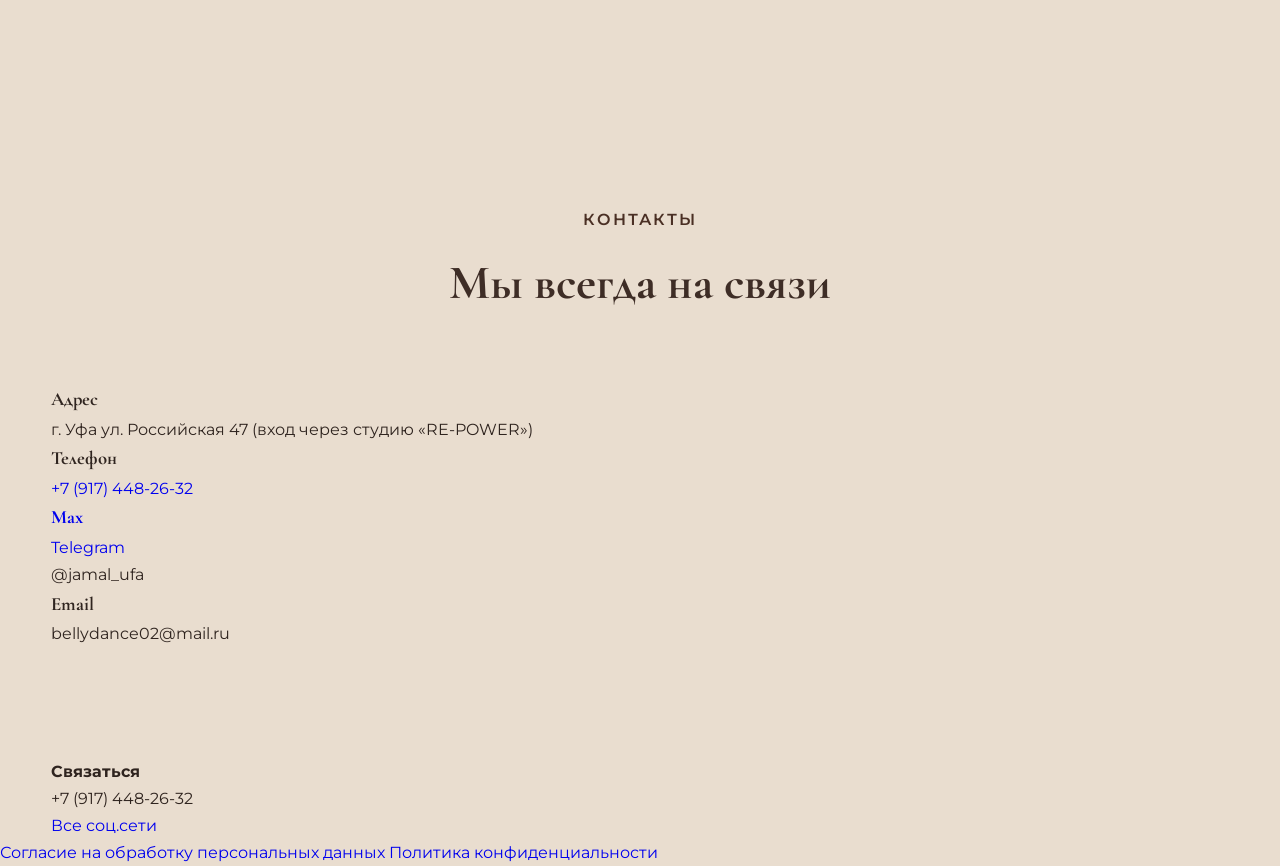
==== commit 734202b0: "index.htm" ====
--- a/index.html
+++ b/index.html
@@ -335,7 +335,7 @@
 
 Моя главная цель —
 
-помочь каждой днвушке
+помочь каждой девушке
 
 почувствовать себя красивой,
 
@@ -485,7 +485,7 @@
 
                 <ul>
 
-                    <li>Понидельник 18:00 </li>
+                    <li>Понедельник 18:00 </li>
 
                     <li>Среда 18:00</li>
 
@@ -547,7 +547,7 @@
                 </div>
                  <ul>
 
-                    <li>Понидельник 19:00 </li>
+                    <li>Понедельник 19:00 </li>
 
                     <li>Среда 19:00</li>
 
--- a/style.css
+++ b/style.css
@@ -876,6 +876,7 @@
     font-size:24px;
     line-height:1.6;
 }
+
 @media (max-width: 992px) {
 
     .burger {
@@ -907,9 +908,13 @@
     max-width:420px;
     margin:auto;
 }
+/* ==========================
+   ЯНДЕКС ФОРМА
+========================== */
+
 .yandex-form-wrapper {
     width: 100%;
-    max-width: 640px;
+    max-width: 900px;
     margin: 0 auto;
     overflow: hidden;
 }
@@ -917,9 +922,11 @@
 .yandex-form {
     display: block;
     width: 100%;
-    height: 900px;
+    height: 1200px;
     border: none;
 }
+
+/* Планшет */
 @media (max-width: 768px) {
     .yandex-form-wrapper {
         width: 100%;
@@ -931,6 +938,7 @@
     }
 }
 
+/* Телефон */
 @media (max-width: 480px) {
     .yandex-form {
         height: 1000px;
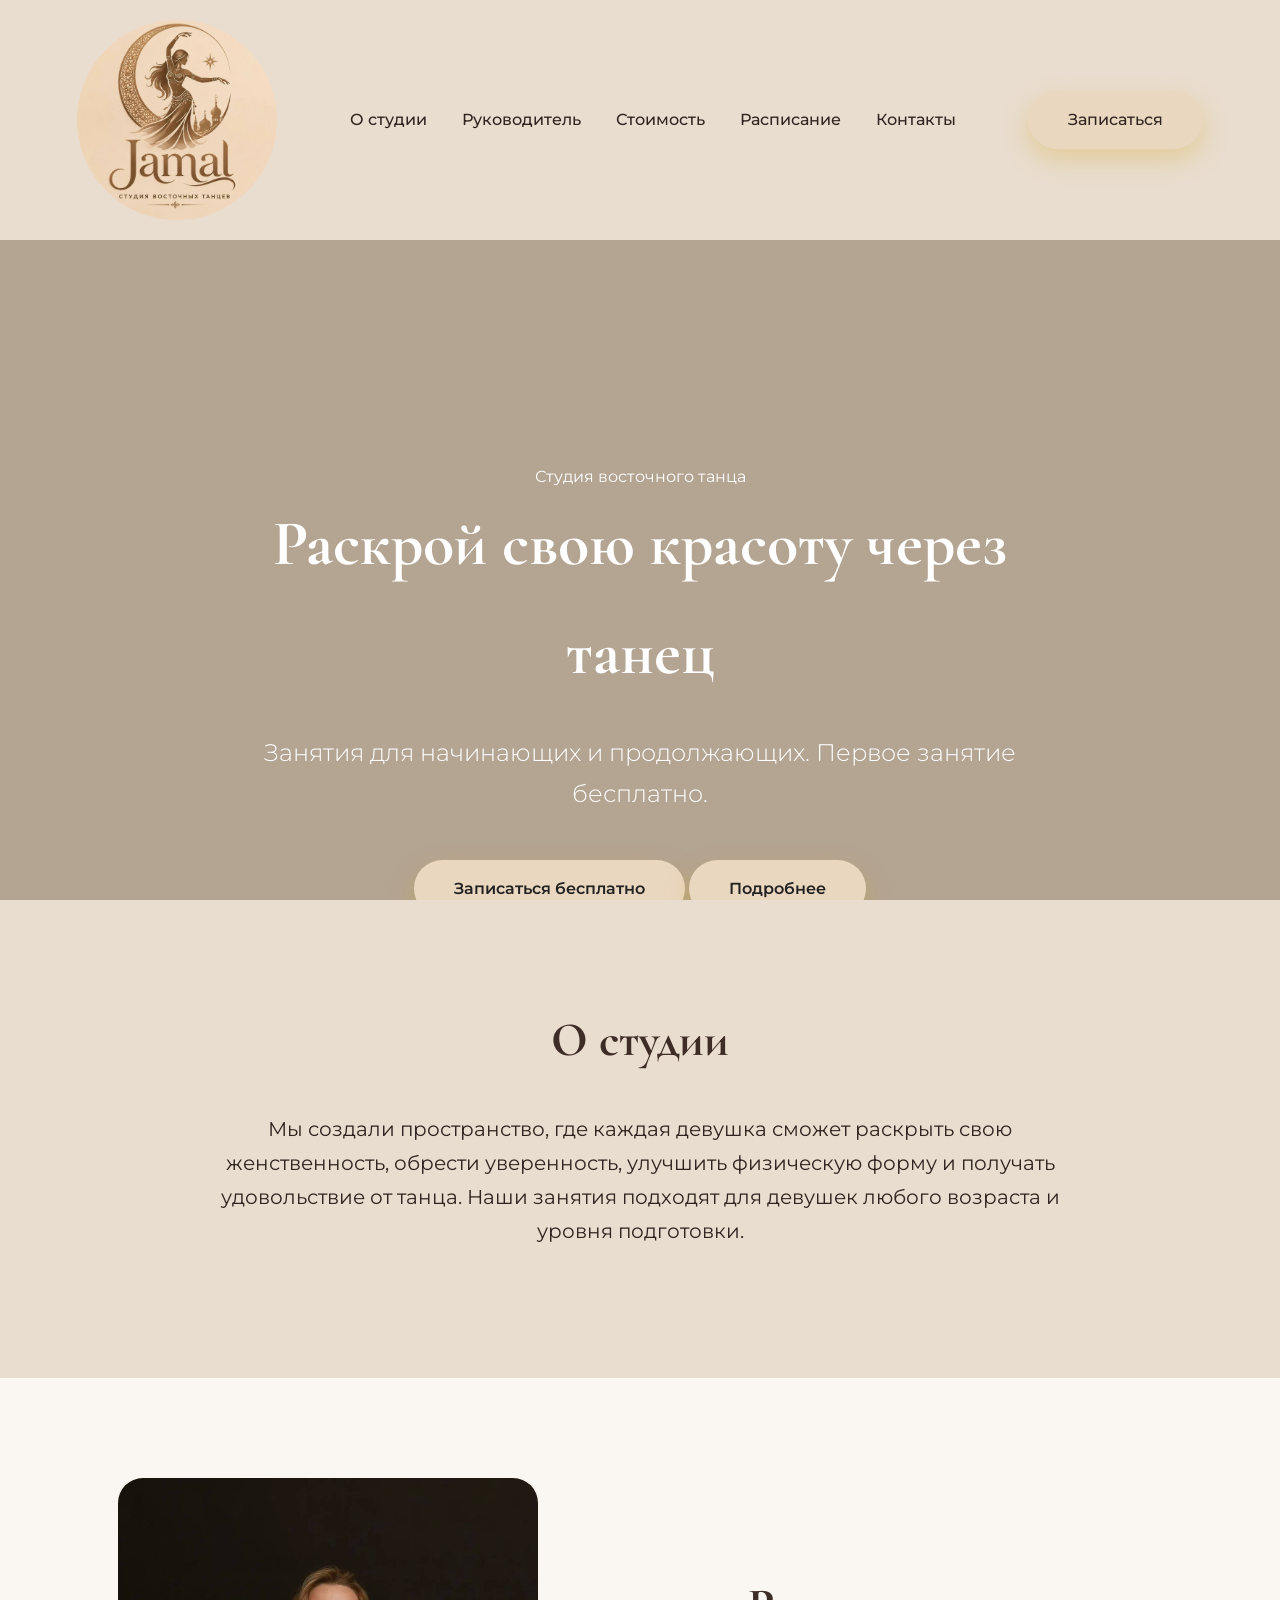
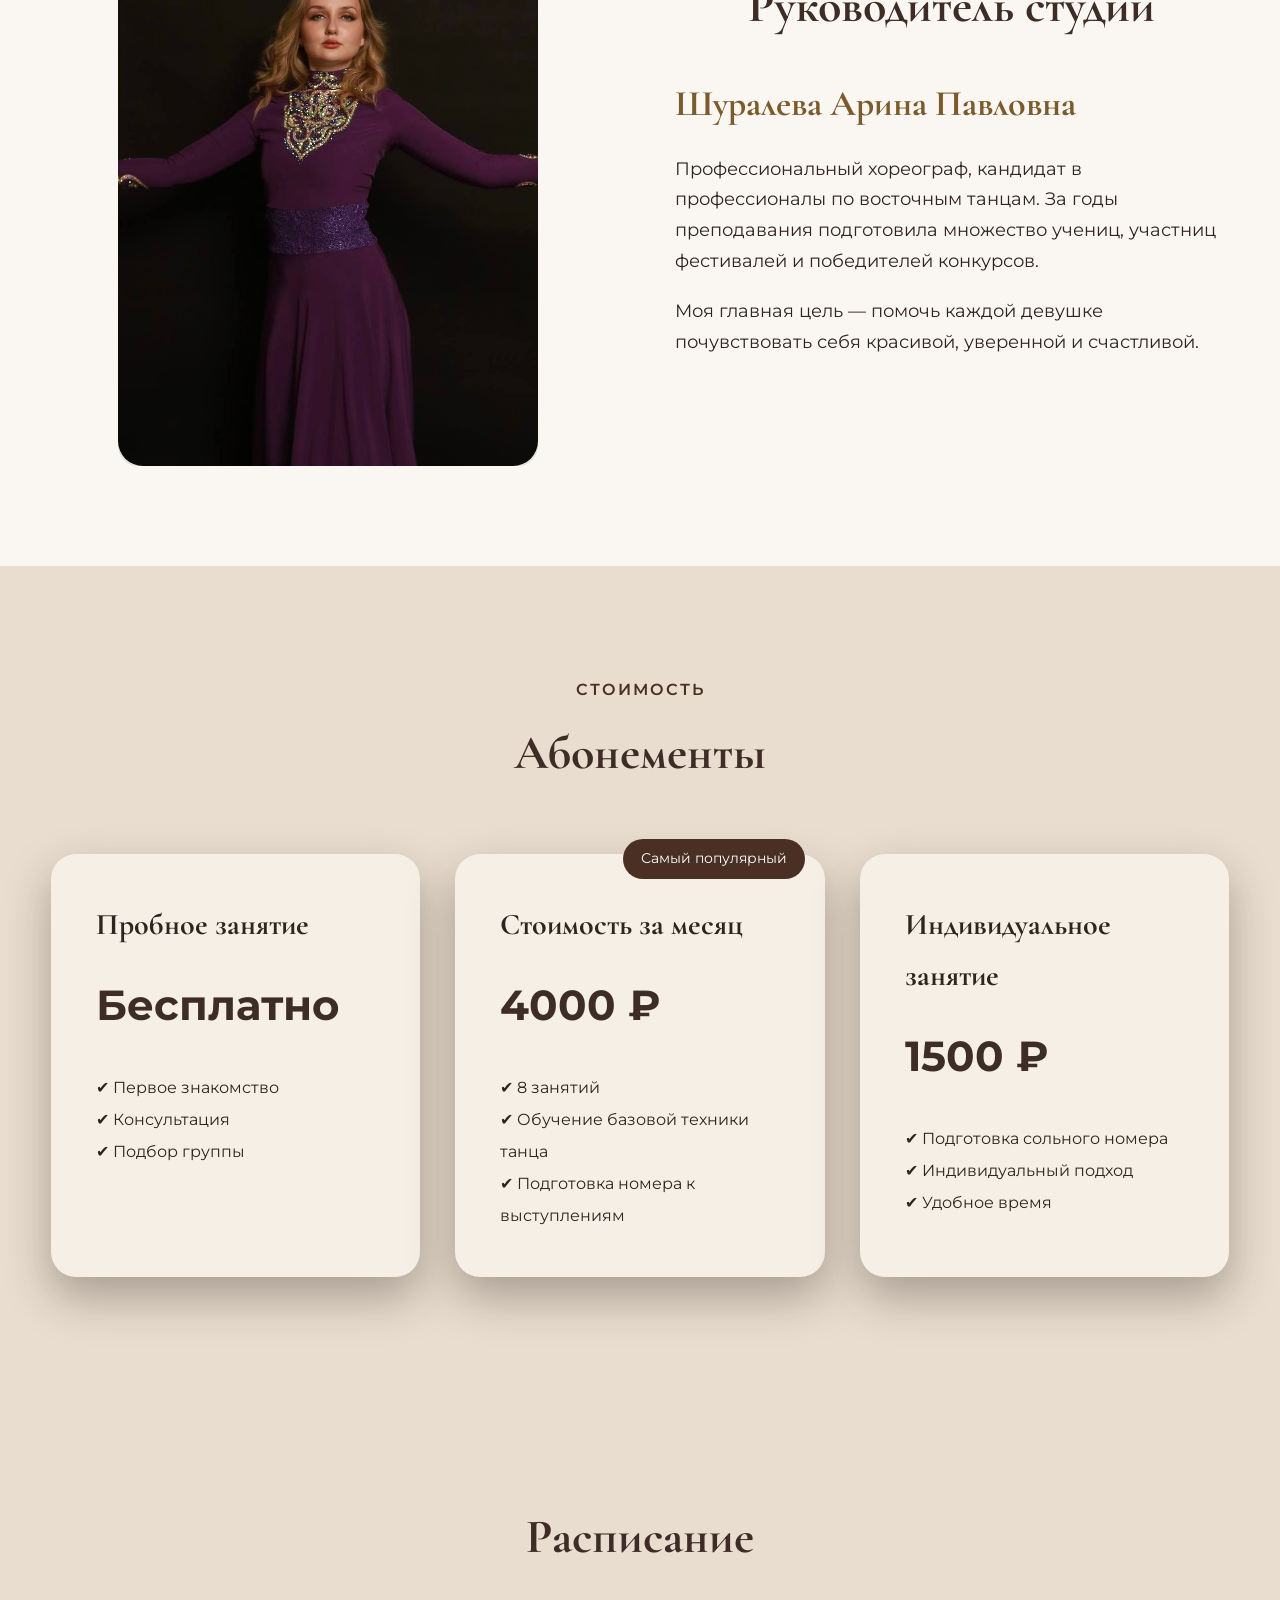
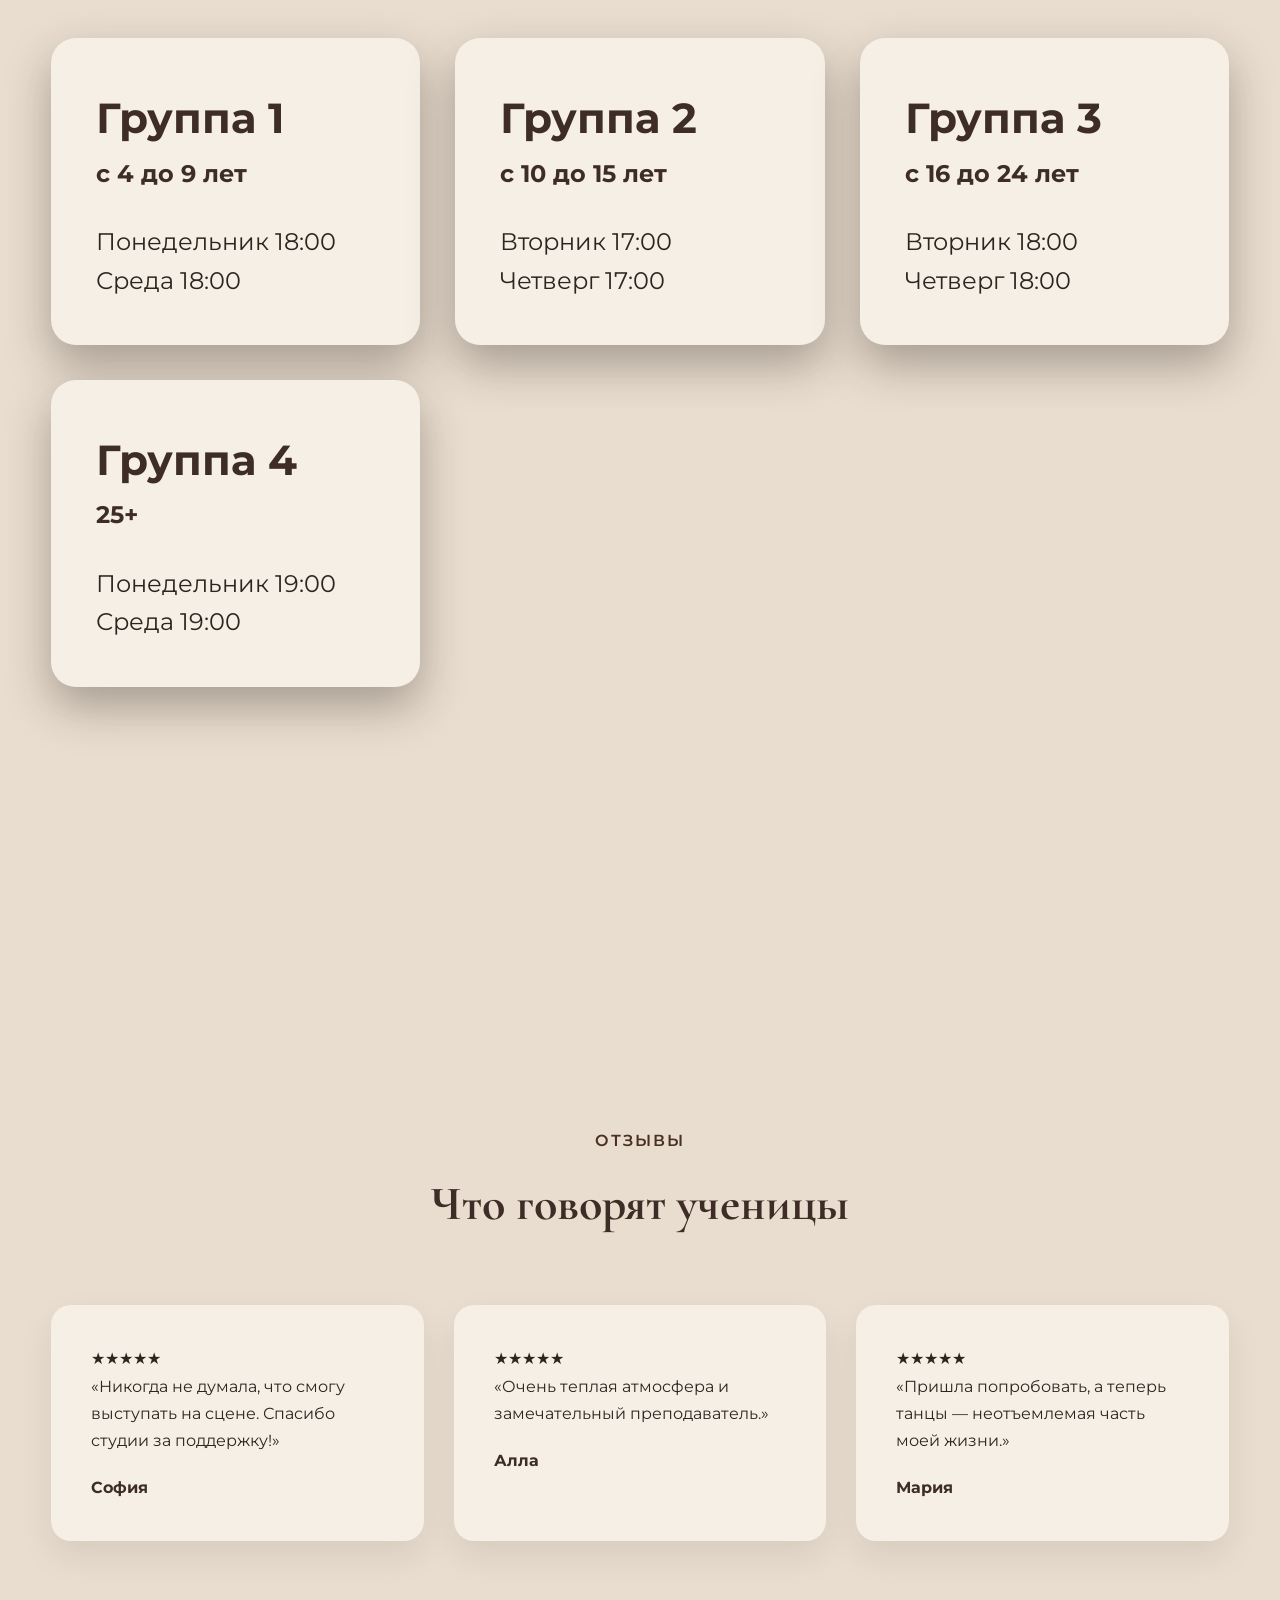
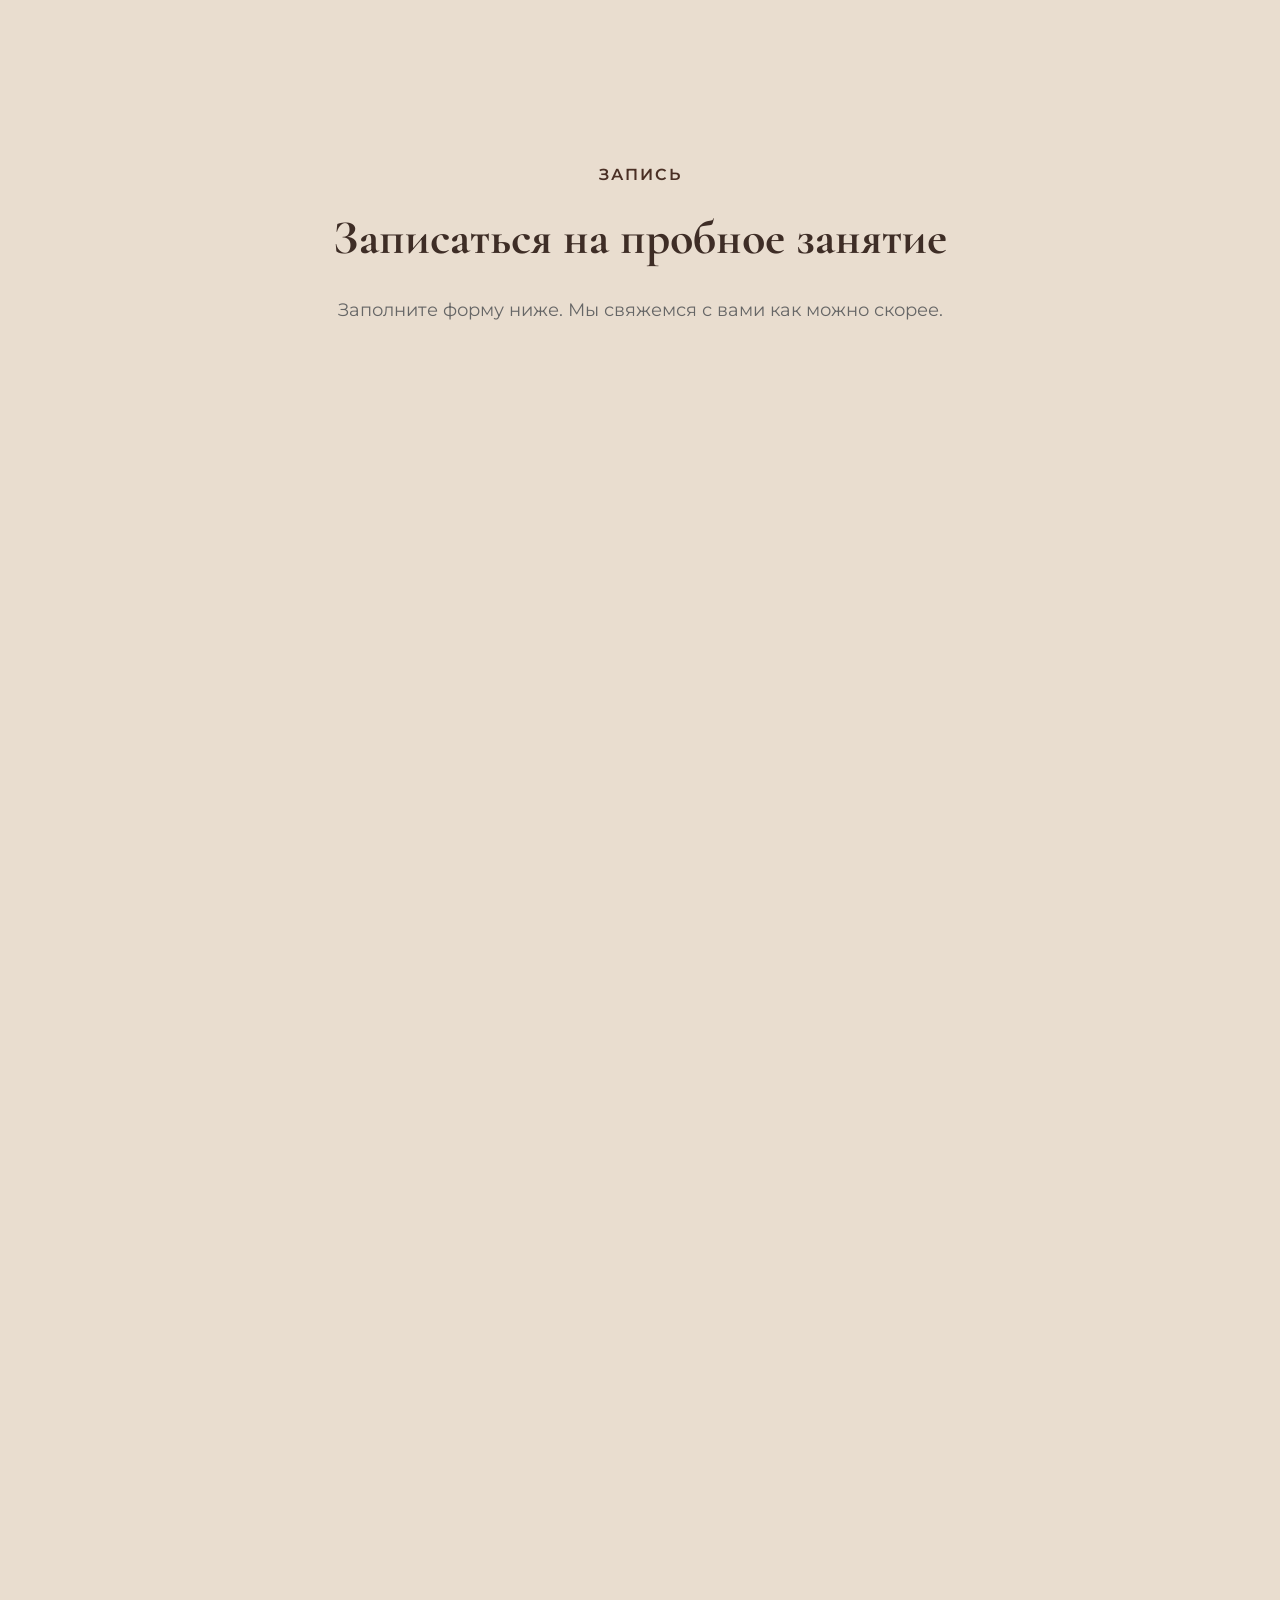
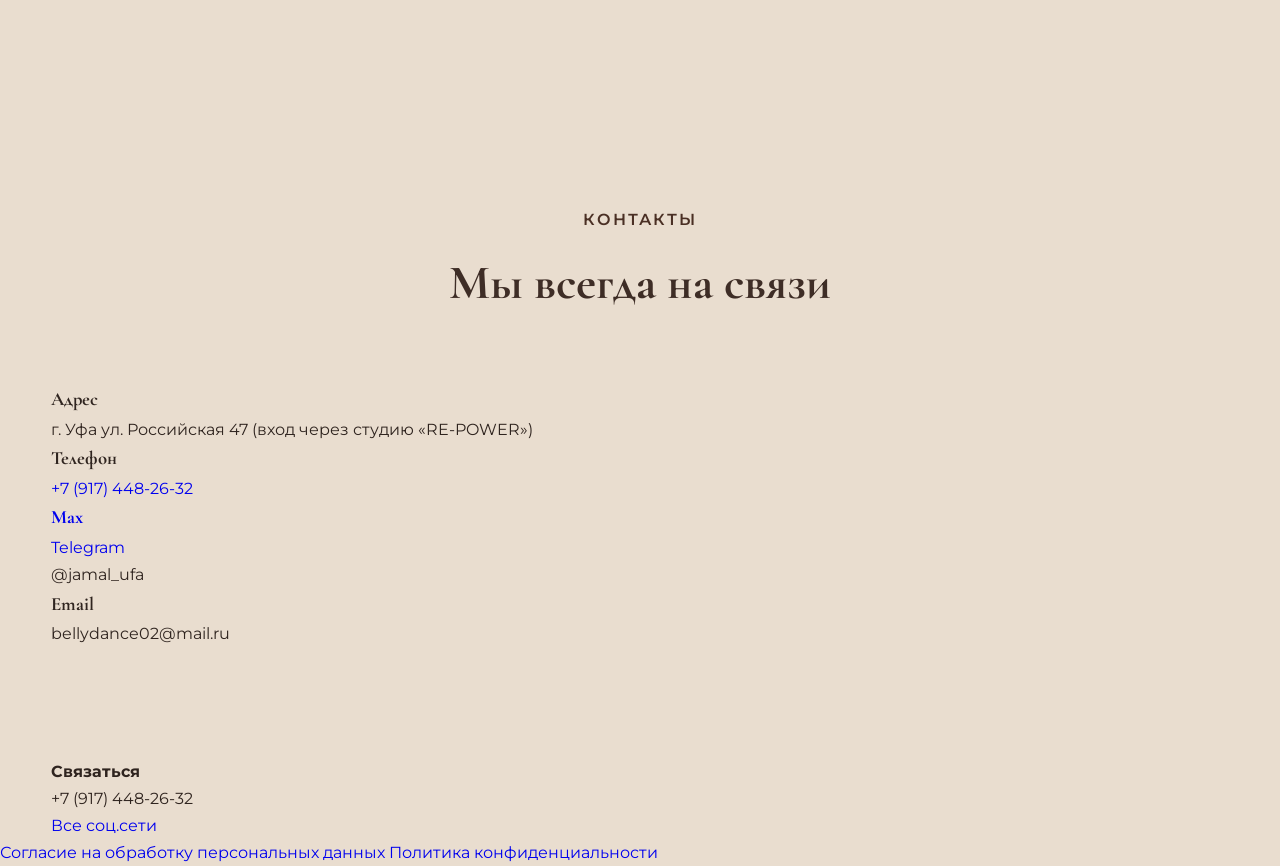
==== commit 6fbfd1e6: "index.html" ====
--- a/index.html
+++ b/index.html
@@ -13,16 +13,19 @@
 
 
     <meta name="viewport" content="width=device-width, initial-scale=1.0">
-
-
-
-    <title>Студия восточных танцев</title>
+    <meta name="author" content="Восточные танцы">
+    <meta name="description" content="Восточные танцы">
+    <meta name="keywords" content="восточные, танцы, уфа,танцы уфа, восточные танцы, восточные танцы в уфе, восточные танцы для детей, восточные танцы для взрослых, танцы в уфе"> 
+
+
+
+   <title>Восточные танцы в Уфе-студия Jamal</title>
 
 
 
     <meta name="description"
 
-        content="Школа восточных танцев. Belly Dance. Бесплатное пробное занятие.">
+        content="Школа восточных танцев. Belly Dance. Бесплатное пробное занятие. Восточные танцы Уфа. Танцы для детей. Групповые и индивидуальные занятия. С нуля. Студия танцев. Студия восточных танцев уфа.">
 
 
 
@@ -32,6 +35,8 @@
 
 
 
+    <link rel="icon" type="image/png" href="logo.png"> 
+    
     <link rel="preconnect"
 
         href="https://fonts.googleapis.com">
@@ -49,6 +54,8 @@
     <link href="https://fonts.googleapis.com/css2?family=Montserrat:wght@300;400;500;600;700&family=Cormorant+Garamond:wght@500;700&display=swap"
 
         rel="stylesheet">
+
+    <link rel="icon" href="favicon.png" type="image/png">
 
 
 
@@ -466,7 +473,7 @@
 
             <!-- <span>Стоимость</span> -->
 
-            <h2>Расписание</h2>
+           <h2>Расписание</h2>
 
         </div>
 
@@ -479,7 +486,7 @@
                 <div class="raspisanie-value">
 
                     Группа 1 
-                 <ul><li>с 4 до 7 лет </li></ul>
+                 <ul><li>с 4 до 9 лет </li></ul>
 
                 </div>
 
@@ -502,15 +509,15 @@
                 <div class="raspisanie-value">
 
                     Группа 2
-                    <ul><li>с 8 до 12 лет </li></ul>
+                    <ul><li>с 10 до 15 лет </li></ul>
 
                 </div>
 
                 <ul>
 
-                    <li>Вторник 18:00 </li>
-
-                    <li>Четверг 18:00</li>
+                    <li>Вторник 17:00 </li>
+
+                    <li>Четверг 17:00</li>
 
 
                 </ul>
@@ -523,15 +530,15 @@
                 <div class="raspisanie-value">
 
                     Группа 3
-                    <ul><li>с 12 до 16 лет </li></ul>
+                    <ul><li>с 16 до 24 лет </li></ul>
 
                 </div>
 
                 <ul>
 
-                    <li>Вторник 17:00 </li>
-
-                    <li>Четверг 17:00</li>
+                    <li>Вторник 18:00 </li>
+
+                    <li>Четверг 18:00</li>
 
 
                 </ul>
@@ -543,7 +550,7 @@
                 <div class="raspisanie-value">
 
                     Группа 4
-                    <ul><li> 17+ </li></ul>
+                    <ul><li> 25+ </li></ul>
                 </div>
                  <ul>
 
